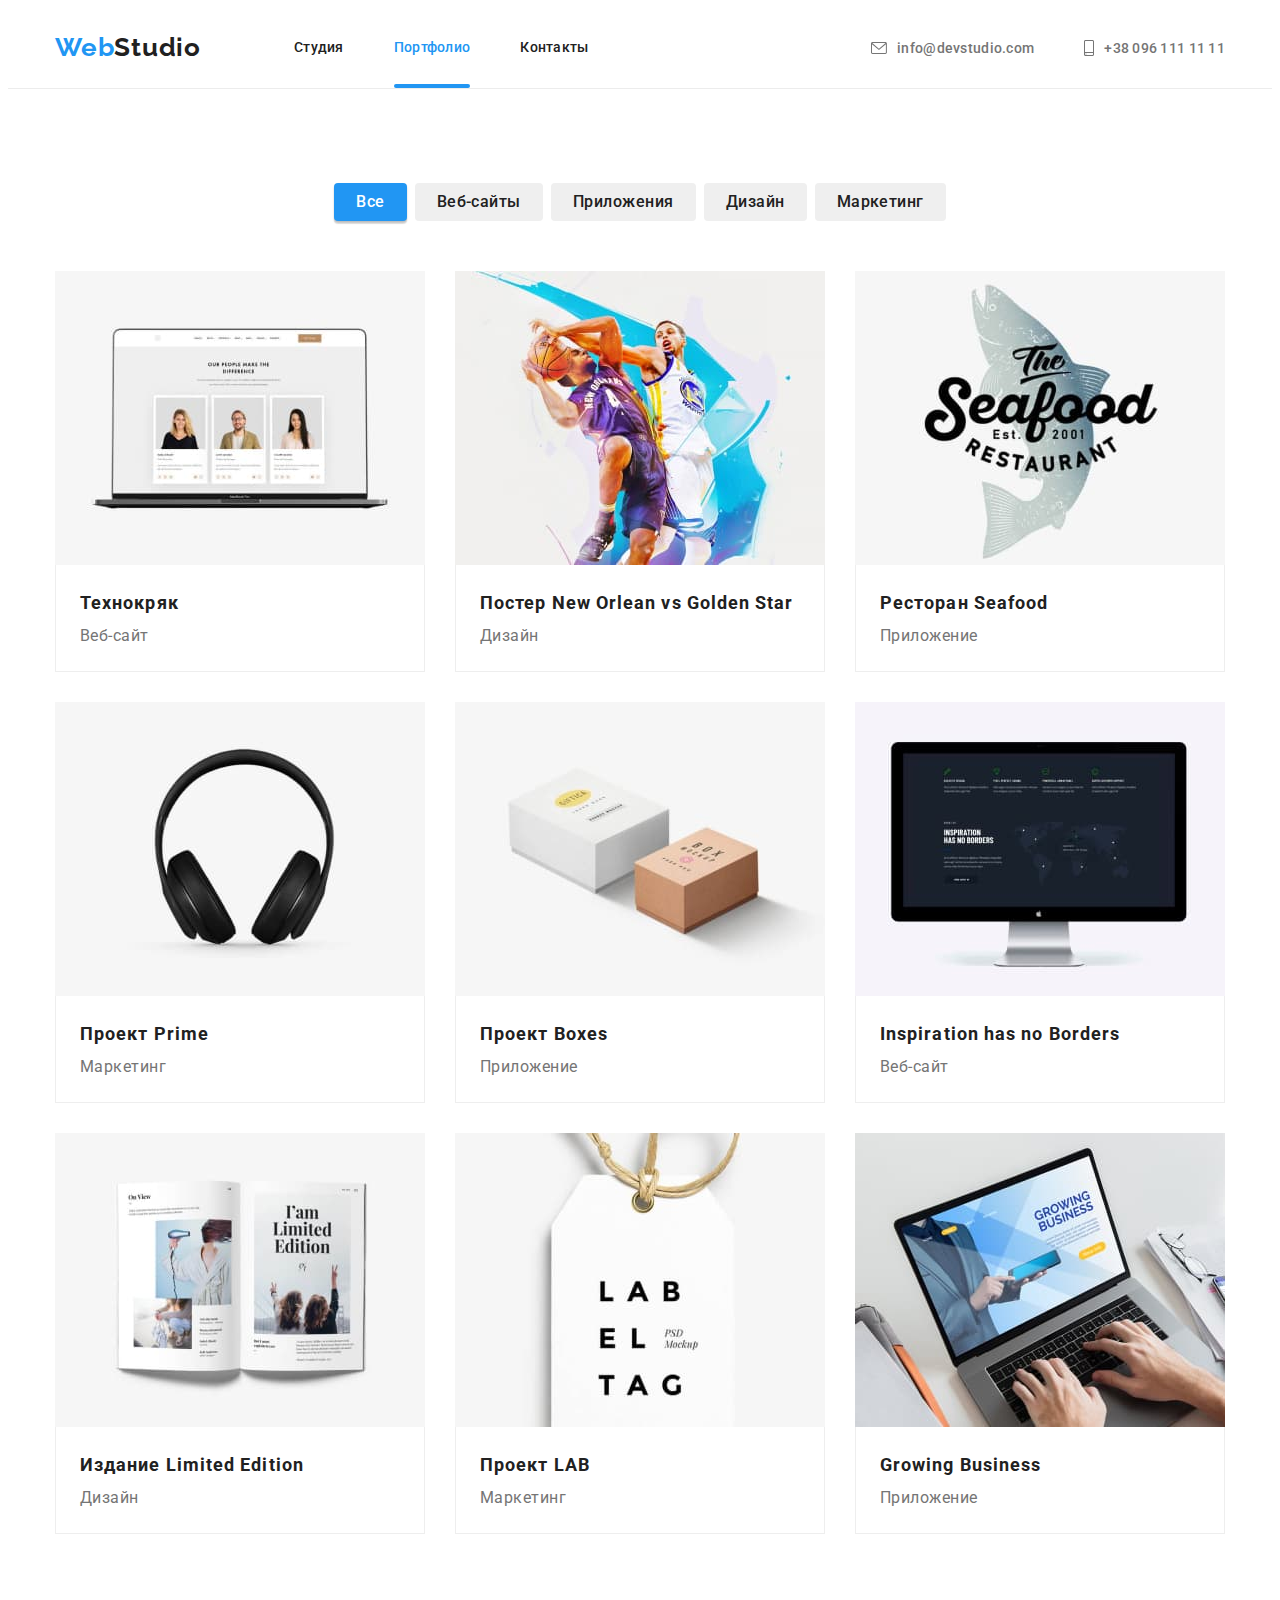
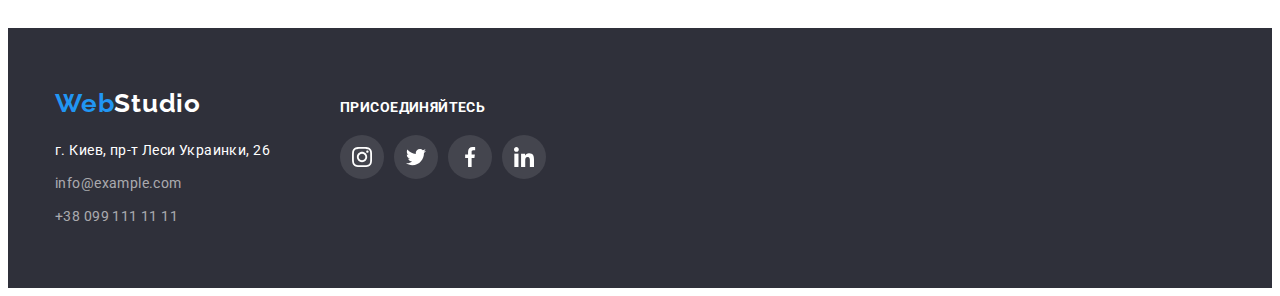
==== portfolio.html @ 3c05678a "scss" ====
<!DOCTYPE html>
<html lang="ru">

<head>
    <meta charset="UTF-8">
    <meta http-equiv="X-UA-Compatible" content="IE=edge">
    <meta name="viewport" content="width=device-width, initial-scale=1.0">
    <title>Portfolio</title>
    <link rel="preconnect" href="https://fonts.googleapis.com">
    <link rel="preconnect" href="https://fonts.gstatic.com" crossorigin>
    <link href="https://fonts.googleapis.com/css2?family=Raleway:wght@700&family=Roboto:wght@400;500;700;900&display=swap"
        rel="stylesheet">
    <link rel="stylesheet" href="node_modules/modern-normalize/modern-normalize.css">
    <link rel="stylesheet" href="./css/main.css" />
</head>

<body class="body">
    <header class="header">
        <div class="container">
            <nav class="navigation main-nav">
                <a class="logo-link" href="/">Web<span class="logo-link-one">Studio</span></a>
                <ul class="navigation-list">
                    <li class="navigation-item"><a href="./index.html" class="navigation-link">Студия</a></li>
                    <li class="navigation-item"><a href="./portfolio.html" class="navigation-link current">Портфолио</a><div class="active-page"></div></li>
                    <li class="navigation-item"><a href="" class="navigation-link">Контакты</a></li>
                </ul>

        <ul class="contacts-list">
            <li class="contacts-item"><a href="" class="contacts-link">
                    <svg class="contacts-icon" width="16" height="12">
                        <use href="./images/icons.svg#icon-envelope-hover"></use>
                    </svg>info@devstudio.com
                </a></li>
            <li class="contacts-item"><a href="" class="contacts-link">
                    <svg class="contacts-icon" width="10" height="16">
                        <use href="./images/icons.svg#icon-smartphone"></use>
                    </svg>+38 096 111 11 11
                </a></li>
        </ul>
        </nav>
        </div>
        </header>

    <main class="main">
        <section class="portfolio">
            <div class="container">
                <h2 class="portfolio-title visually-hidden">Portfolio</h2>
                <ul class="filter-list">
                    <li class="filter-item"><button class="filter-button current-button" type="button">Все</button></li>
                    <li class="filter-item"><button class="filter-button" type="button">Веб-сайты</button></li>
                    <li class="filter-item"><button class="filter-button" type="button">Приложения</button></li>
                    <li class="filter-item"><button class="filter-button" type="button">Дизайн</button></li>
                    <li class="filter-item"><button class="filter-button" type="button">Маркетинг</button></li>
                </ul>
                <ul class="projects-list">
                    <li class="project-item">
                        <a href="" class="project-item-link">
                            <div class="project-wrap">
                        <img src="./images/tehnokrjak.jpg" alt="Технокряк" width="370">
                        <p class="project-bottom-text">Технокряк это современная площадка распространения коронавируса. Компании используют эту
                            платформу для цифрового
                            шпионажа и атак на защищённые сервера конкурентов.</p>
                        </div>
                            <div class="project-content">
                            <h2 class="project-name">Технокряк</h2>
                            <p class="project-filter">Веб-сайт</p>
                            </div>
                        </a>
                    <li class="project-item">
                        <a href="" class="project-item-link">
                            <div class="project-wrap">
                        <img src="./images/poster_new_orlean_vs_golden_star.jpg"
                            alt="Постер New Orlean vs Golden Star" width="370">
                            <p class="project-bottom-text">Технокряк это современная площадка распространения коронавируса. Компании используют эту
                                платформу для цифрового
                                шпионажа и атак на защищённые сервера конкурентов.</p>
                                </div>
                        <div class="project-content">
                            <h2 class="project-name">Постер <span lang="en">New Orlean vs Golden Star</span></h2>
                            <p class="project-filter">Дизайн</p>
                        </div>
                        </a>
                    <li class="project-item">
                        <a href="" class="project-item-link">
                            <div class="project-wrap">
                        <img src="./images/restoran_seafood.jpg" alt="Ресторан Seafood"
                            width="370">
                            <p class="project-bottom-text">Технокряк это современная площадка распространения коронавируса. Компании используют эту
                                платформу для цифрового
                                шпионажа и атак на защищённые сервера конкурентов.</p>
                                </div>
                        <div class="project-content">
                            <h2 class="project-name">Ресторан <span lang="en">Seafood</span></h2>
                            <p class="project-filter">Приложение</p>
                        </div>
                        </a>
                    <li class="project-item">
                        <a href="" class="project-item-link">
                            <div class="project-wrap">
                        <img src="./images/project_prime.jpg" alt="Проект Prime" width="370">
                        <p class="project-bottom-text">Технокряк это современная площадка распространения коронавируса. Компании используют эту
                            платформу для цифрового
                            шпионажа и атак на защищённые сервера конкурентов.</p>
                            </div>
                        <div class="project-content">
                            <h2 class="project-name">Проект <span lang="en">Prime</span></h2>
                            <p class="project-filter">Маркетинг</p>
                        </div>
                        </a>
                    <li class="project-item">
                        <a href="" class="project-item-link">
                            <div class="project-wrap">
                            <img src="./images/project_boxes.jpg" alt="Проект Boxes" width="370">
                            <p class="project-bottom-text">Технокряк это современная площадка распространения коронавируса. Компании используют эту
                                платформу для цифрового
                                шпионажа и атак на защищённые сервера конкурентов.</p>
                                </div>
                        <div class="project-content">
                            <h2 class="project-name">Проект <span lang="en">Boxes</span></h2>
                            <p class="project-filter">Приложение</p>
                        </div>
                        </a>
                    <li class="project-item">
                        <a href="" class="project-item-link">
                            <div class="project-wrap">
                        <img src="./images/inspiration_has_no_borders.jpg"
                            alt="Inspiration has no Borders" width="370">
                            <p class="project-bottom-text">Технокряк это современная площадка распространения коронавируса. Компании используют эту
                                платформу для цифрового
                                шпионажа и атак на защищённые сервера конкурентов.</p>
                                </div>
                        <div class="project-content">
                            <h2 class="project-name">Inspiration has no Borders</h2>
                            <p class="project-filter">Веб-сайт</p>
                        </div>
                        </a>
                    <li class="project-item">
                        <a href="" class="project-item-link">
                            <div class="project-wrap">
                            <img src="./images/limited_edition.jpg" alt="Издание Limited Edition"
                            width="370">
                            <p class="project-bottom-text">Технокряк это современная площадка распространения коронавируса. Компании используют эту
                                платформу для цифрового
                                шпионажа и атак на защищённые сервера конкурентов.</p>
                                </div>
                        <div class="project-content">
                            <h2 class="project-name">Издание <span lang="en">Limited Edition</span></h2>
                            <p class="project-filter">Дизайн</p>
                        </div>
                        </a>
                    <li class="project-item">
                        <a href="" class="project-item-link">
                            <div class="project-wrap">
                            <img src="./images/project_lab.jpg" alt="Проект LAB" width="370">
                            <p class="project-bottom-text">Технокряк это современная площадка распространения коронавируса. Компании используют эту
                                платформу для цифрового
                                шпионажа и атак на защищённые сервера конкурентов.</p>
                                </div>
                        <div class="project-content">
                            <h2 class="project-name">Проект <span lang="en">LAB</span></h2>
                            <p class="project-filter">Маркетинг</p>
                        </div>
                        </a>
                    <li class="project-item">
                        <a href="" class="project-item-link">
                            <div class="project-wrap">
                            <img src="./images/growing_business.jpg" alt="Growing Business"
                            width="370">
                            <p class="project-bottom-text">Технокряк это современная площадка распространения коронавируса. Компании используют эту
                                платформу для цифрового
                                шпионажа и атак на защищённые сервера конкурентов.</p>
                                </div>
                        <div class="project-content">
                            <h2 class="project-name">Growing Business</h2>
                            <p class="project-filter">Приложение</p>
                        </div>
                        </a>
                </ul>
            </div>
        </section>
    </main>
<footer class="footer">
    <div class="footer-container container">
        <div class="footer-address">
            <a class="logo-link footer-logo" href="/">Web<span class="logo-link-two">Studio</span></a>
            <address>
                <ul class="footer-contacts-list">
                    <li class="footer-contacts-item">г. Киев, пр-т Леси Украинки, 26</li>
                    <li class="footer-contacts-item"><a href="mailto:info@example.com"
                            class="footer-contacts-link">info@example.com</a></li>
                    <li class="footer-contacts-item"><a href="tel:+380991111111" class="footer-contacts-link">+38 099 111 11 11</a>
                        </li>
                </ul>
            </address>
        </div>
        <div class="footer-join">
            <p class="join">присоединяйтесь</p>
            <ul class="join-list">
                <li class="join-item">
                    <a href="" class="join-social-link">
                        <svg class="join-social-icon" width="20" height="20">
                            <use href="./images/icons.svg#icon-instagram"></use>
                        </svg>
                    </a>
                </li>
                <li class="join-item">
                    <a href="" class="join-social-link">
                        <svg class="join-social-icon" width="20" height="20">
                            <use href="./images/icons.svg#icon-twitter"></use>
                        </svg>
                    </a>
                </li>
                <li class="join-item">
                    <a href="" class="join-social-link">
                        <svg class="join-social-icon" width="20" height="20">
                            <use href="./images/icons.svg#icon-facebook"></use>
                        </svg>
                    </a>
                </li>
                <li class="join-item">
                    <a href="" class="join-social-link">
                        <svg class="join-social-icon" width="20" height="20">
                            <use href="./images/icons.svg#icon-linkedin"></use>
                        </svg>
                    </a>
                </li>
            </ul>
        </div>
    </div>
</footer>
</body>

</html>
---- css/main.css ----
:root {
  --header-text-color: #212121;
  --main-text-color: #757575;
  --primary-title-color: #ffffff;
  --logo-two-color: #ffffff;
  --hero-title-color: #ffffff;
  --button-color: #ffffff;
  --accent-color: #2196f3;
  --title-color: #000000;
  --footer-link-color: rgba(255, 255, 255, 0.6);
  --footer-contacts-color: #ffffff;
  --hero-background-color: #2f303a;
  --focus-button-color: #188ce8;
  --border-color: #ececec;
  --focus-icon-color: #afb1b8;
  --project-content: #eeeeee;
  --duration: 250ms;
  --cubic: cubic-bezier(0.4, 0, 0.2, 1);
  --modal-color: #ffffff;
  --team-background-color: #f5f4fa;
}

* {
  box-sizing: border-box;
}

p,
h1,
h2,
h3,
h4,
h5,
h6 {
  margin: 0;
}

ul {
  margin: 0;
  padding: 0;
}

img {
  display: block;
}

.body {
  font-family: 'Roboto', sans-serif;
  color: var(--header-text-color);
  background: var(--primary-title-color);
}

.navigation-list,
.features-list,
.team-list,
.work-list,
.footer-contacts-list,
.filter-list,
.projects-list,
.contacts-list,
.team-social-list,
.customers-item,
.join-item {
  list-style: none;
  text-decoration: none;
}

.visually-hidden {
  position: absolute;
  clip: rect(0 0 0 0);
  width: 1px;
  height: 1px;
  margin: -1px;
}

.container {
  width: 1200px;
  padding-left: 15px;
  padding-right: 15px;
  margin: 0 auto;
  justify-content: space-between;
}

.section {
  padding-bottom: 94px;
  padding-top: 94px;
}

button {
  cursor: pointer;
}

.backdrop {
  width: 100vw;
  height: 100vh;
  background-color: rgba(0, 0, 0, 0.2);
  position: fixed;
  top: 0;
  transition: opacity var(--duration), visibility var(--duration), pointer-events var(--duration);
}

.backdrop.is-hidden .modal {
  transform: rotate(150deg);
}

.modal {
  width: 528px;
  height: 581px;
  background-color: var(--modal-color);
  box-shadow: 0px 1px 3px rgba(0, 0, 0, 0.12), 0px 1px 1px rgba(0, 0, 0, 0.14), 0px 2px 1px rgba(0, 0, 0, 0.2);
  border-radius: 4px;
  position: absolute;
  top: 50%;
  left: 50%;
  transform: translate(-50%, -50%);
  transition: transform var(--duration);
  padding: 40px 39px 40px 41px;
}

.modal-title {
  font-weight: bold;
  font-size: 20px;
  line-height: 1.15;
  text-align: center;
  letter-spacing: 0.03em;
  color: var(--header-text-color);
  margin-bottom: 12px;
}

.modal-input-wrap {
  position: relative;
}

.form {
  display: inline-block;
}

.form-field {
  margin-bottom: 10px;
}

.modal-input {
  width: 100%;
  height: 40px;
  border: 1px solid rgba(33, 33, 33, 0.2);
  border-radius: 4px;
  padding-left: 42px;
  font-size: 14px;
  transition-property: border-color, fill;
  transition-duration: var(--duration);
  transition-timing-function: var(--cubic);
  /* margin-bottom: 10px; */
}

.modal-input:focus {
  border-color: var(--accent-color);
}

.modal-input:focus + .modal-icon {
  fill: var(--accent-color);
}

.modal-icon {
  position: absolute;
  left: 12px;
  top: 50%;
  transform: translateY(-50%);
}

.btn-modal-icon {
  color: var(--title-color);
}

.btn-modal-icon:hover,
.btn-modal-icon:focus {
  color: var(--accent-color);
}

.btn-modal {
  width: 30px;
  height: 30px;
  background-color: var(--modal-color);
  border: 1px solid rgba(0, 0, 0, 0.1);
  box-sizing: border-box;
  border-radius: 50%;
  position: absolute;
  right: 8px;
  top: 8px;
  color: var(--title-color);
  justify-content: center;
  align-items: center;
  display: flex;
}

.btn-modal:hover,
.btn-modal:focus {
  color: var(--accent-color);
}

.modal-label {
  font-size: 12px;
  line-height: 1.17;
  letter-spacing: 0.01em;
  margin-bottom: 4px;
  color: var(--main-text-color);
  display: block;
}

.modal-text {
  width: 100%;
  height: 120px;
  font-size: 14px;
  line-height: 1.15;
  letter-spacing: 0.01em;
  color: rgba(117, 117, 117, 0.5);
  border: 1px solid rgba(33, 33, 33, 0.2);
  box-sizing: border-box;
  border-radius: 4px;
  padding: 12px 16px;
  resize: none;
  transition-property: border-color;
  transition-duration: var(--duration);
  transition-timing-function: var(--cubic);
}

.modal-text:focus {
  border-color: var(--accent-color);
}

.form-user-text {
  margin-bottom: 20px;
}

.form-modal-check {
  margin-bottom: 30px;
}

.modal-check-text {
  font-size: 14px;
  line-height: 1.71;
  letter-spacing: 0.03em;
  color: var(--main-text-color);
  display: flex;
  align-items: center;
  justify-content: center;
}

.modal-check-text::before {
  content: '';
  width: 12px;
  height: 11px;
  border: 2px solid var(--header-text-color);
  border-radius: 2px;
  display: block;
  margin-right: 7px;
  cursor: pointer;
}

.modal-check:focus + .modal-check-text::before {
  border-color: var(--accent-color);
}

.modal-check:checked + .modal-check-text::before {
  background-image: url(../images/iconcheck.svg);
  background-origin: border-box;
  background-size: contain;
  border-color: var(--accent-color);
}

.modal-document {
  color: var(--accent-color);
  margin-left: 3px;
}

.btn-modal-submit {
  width: 200px;
  height: 50px;
  font-weight: bold;
  font-size: 16px;
  line-height: 1.87;
  display: flex;
  align-items: center;
  text-align: center;
  letter-spacing: 0.06em;
  color: var(--button-color);
  background-color: var(--accent-color);
  box-shadow: 0px 4px 4px rgba(0, 0, 0, 0.15);
  border-radius: 4px;
  border: none;
  margin: auto;
  padding: 10px 55px 10px 56px;
  transition-property: background-color;
  transition-duration: var(--duration);
  transition-timing-function: var(--cubic);
}

.btn-modal-submit:focus {
  background-color: var(--focus-button-color);
}

.is-hidden {
  opacity: 0;
  pointer-events: none;
  visibility: hidden;
}

.header {
  border-bottom: 1px solid var(--border-color);
}

.main-nav {
  display: flex;
  align-items: center;
}

.navigation-list {
  display: flex;
}

.navigation-item {
  display: block;
}

.navigation-item:not(:last-child) {
  margin-right: 50px;
}

.logo-link {
  padding-top: 24px;
  padding-bottom: 25px;
  margin-bottom: 0;
  margin-right: 93px;
  font-family: 'Raleway';
  font-style: normal;
  font-weight: bold;
  font-size: 26px;
  line-height: 1.19;
  letter-spacing: 0.03em;
  color: var(--accent-color);
  text-decoration: none;
}

.logo-link-one {
  color: var(--header-text-color);
}

.logo-link-two {
  color: var(--logo-two-color);
}

.navigation-link {
  padding-top: 32px;
  padding-bottom: 32px;
  display: block;
  position: relative;
  font-weight: 500;
  font-size: 14px;
  line-height: 1.14;
  letter-spacing: 0.02em;
  color: var(--header-text-color);
  text-decoration: none;
  transition-property: color;
  transition-duration: var(--duration);
  transition-timing-function: var(--cubic);
}

.current::after {
  content: '';
  position: absolute;
  left: 0;
  bottom: 0;
  display: block;
  width: 100%;
  height: 4px;
  background-color: var(--accent-color);
  border-radius: 2px;
}

.contacts-list {
  display: flex;
  margin-left: auto;
}

.contacts-item + .contacts-item {
  margin-left: 50px;
}

.contacts-link {
  padding-top: 32px;
  padding-bottom: 32px;
  font-weight: 500;
  font-size: 14px;
  line-height: 1.15;
  letter-spacing: 0.02em;
  text-decoration: none;
  display: flex;
  align-items: center;
  justify-content: center;
  fill: currentColor;
  color: var(--main-text-color);
  transition-property: color;
  transition-duration: var(--duration);
  transition-timing-function: var(--cubic);
}

.navigation-link:hover,
.navigation-link:focus,
.current,
.contacts-link:hover,
.contacts-link:focus {
  color: var(--accent-color);
}

.contacts-list {
  display: flex;
  justify-content: space-between;
  align-items: center;
}

.contacts-item {
  display: flex;
  justify-content: center;
  align-items: center;
}

.contacts-icon {
  justify-content: center;
  align-items: center;
  fill: currentColor;
  margin-right: 10px;
  transition-property: fill;
  transition-duration: var(--duration);
  transition-timing-function: var(--cubic);
}

.contacts-link:hover,
.contacts-icon:focus {
  fill: var(--accent-color);
}

.hero {
  max-width: 1600px;
  margin: 0 auto;
  background: var(--hero-background-color);
  text-align: center;
  padding-top: 200px;
  padding-bottom: 200px;
  background-image: linear-gradient(rgba(47, 48, 58, 0.4), rgba(47, 48, 58, 0.4)), url(../images/people.jpg);
  background-repeat: no-repeat;
  background-position: center;
  background-size: cover;
  flex-grow: 1;
}

.hero-title {
  font-weight: 900;
  font-size: 44px;
  line-height: 1.36;
  text-align: center;
  letter-spacing: 0.06em;
  text-transform: uppercase;
  margin-bottom: 30px;
  color: var(--hero-title-color);
}

.hero-button {
  font-family: inherit;
  font-weight: bold;
  font-size: 16px;
  line-height: 1.87;
  display: flex;
  align-items: center;
  text-align: center;
  letter-spacing: 0.06em;
  color: var(--button-color);
  background: var(--accent-color);
  cursor: pointer;
  border: none;
  border-radius: 4px;
  margin: auto;
  padding: 10px 32px;
  transition-property: background-color;
  transition-duration: var(--duration);
  transition-timing-function: var(--cubic);
}

.hero-button:hover,
.hero-button:focus {
  background-color: var(--focus-button-color);
}

.our-works {
  padding-top: 0;
}

.features {
  background: var(--primary-title-color);
}

.features-item {
  font-weight: bold;
  font-size: 14px;
  line-height: 1.14;
  letter-spacing: 0.03em;
  text-transform: uppercase;
  flex-basis: calc((100% -3 * 30px) / 4);
}

.features-item:not(:last-child) {
  margin-right: 30px;
}

.features-list {
  display: flex;
  justify-content: space-between;
  font-weight: bold;
  font-size: 14px;
  line-height: 1.14;
  letter-spacing: 0.03em;
  color: var(--header-text-color);
}

.features-item::before {
  display: block;
  content: '';
  height: 120px;
  margin-bottom: 30px;
  background: var(--team-background-color);
  border-radius: 4px;
  background-size: auto;
  background-position: center;
  background-repeat: no-repeat;
  background-color: var(--team-background-color);
}

.features-item.icon-antenna::before {
  background-image: url(../images/antenna.svg);
}

.features-item.icon-clock::before {
  background-image: url(../images/clock.svg);
}

.features-item.icon-diagram::before {
  background-image: url(../images/diagram.svg);
}

.features-item.icon-astronaut::before {
  background-image: url(../images/astronaut.svg);
}

.features-text {
  font-family: Roboto;
  font-style: normal;
  font-weight: normal;
  font-size: 14px;
  line-height: 1.71;
  letter-spacing: 0.03em;
  text-transform: none;
  color: var(--main-text-color);
}

.features-title {
  margin-bottom: 10px;
}

.work {
  font-weight: bold;
  font-size: 36px;
  line-height: 1.16;
  text-align: center;
  letter-spacing: 0.03em;
  color: var(--header-text-color);
  margin-bottom: 50px;
}

.work-list {
  display: flex;
}

.work-foto {
  display: flex;
  width: 370px;
}

.work-foto:not(:last-child) {
  margin-right: 30px;
}

.work-wrap {
  position: relative;
}

.work-title {
  position: absolute;
  bottom: 0;
  left: 0;
  font-weight: bold;
  font-size: 14px;
  line-height: 1.15;
  text-align: center;
  letter-spacing: 0.03em;
  text-transform: uppercase;
  color: var(--primary-title-color);
  background-color: rgba(47, 48, 58, 0.8);
  height: 70px;
  width: 100%;
  display: flex;
  justify-content: center;
  align-items: center;
}

.team {
  background-color: var(--team-background-color);
}

.team-content {
  padding: 30px 32px;
  text-align: center;
}

.team-title {
  font-weight: bold;
  font-size: 36px;
  line-height: 1.16;
  text-align: center;
  letter-spacing: 0.03em;
  color: var(--header-text-color);
  margin-bottom: 50px;
}

.team-list {
  border-radius: 0px;
  display: flex;
}

.team-item {
  width: 270px;
  box-shadow: 0px 1px 3px rgba(0, 0, 0, 0.12), 0px 1px 1px rgba(0, 0, 0, 0.14), 0px 2px 1px rgba(0, 0, 0, 0.2);
  border-radius: 0px 0px 4px 4px;
  background-color: var(--primary-title-color);
}

.team-item:not(:last-child) {
  margin-right: 30px;
}

.team-name {
  margin-bottom: 10px;
  font-weight: 500;
  font-size: 16px;
  line-height: 1.19;
  text-align: center;
  letter-spacing: 0.03em;
  color: var(--header-text-color);
}

.team-profession {
  font-size: 16px;
  line-height: 1.19;
  text-align: center;
  letter-spacing: 0.03em;
  color: var(--main-text-color);
  margin-bottom: 16px;
}

.team-social-list {
  display: flex;
  justify-content: center;
}

.team-social-link {
  width: 44px;
  height: 44px;
  border-radius: 50%;
  display: flex;
  align-items: center;
  justify-content: center;
  color: var(--focus-icon-color);
  transition-property: color, background-color;
  transition-duration: var(--duration);
  transition-timing-function: var(--cubic);
}

.team-social-icon {
  fill: currentColor;
}

.team-social-link:hover,
.team-social-link:focus {
  background-color: var(--accent-color);
  color: var(--footer-contacts-color);
  outline: none;
}

.team-social-item + .team-social-item {
  margin-left: 10px;
}

.customers-title {
  font-weight: bold;
  font-size: 36px;
  line-height: 1.17;
  text-align: center;
  letter-spacing: 0.03em;
  color: var(--header-text-color);
  margin-bottom: 50px;
}

.customers-list {
  display: flex;
  justify-content: space-between;
  align-items: center;
}

.customers-item {
  display: flex;
  justify-content: center;
  align-items: center;
}

.customers-link {
  width: 170px;
  height: 92px;
  display: flex;
  align-items: center;
  justify-content: center;
  border: 1px solid var(--focus-icon-color);
  box-sizing: border-box;
  border-radius: 4px;
  outline: none;
  color: var(--focus-icon-color);
  transition-property: color, border;
  transition-duration: var(--duration);
  transition-timing-function: var(--cubic);
}

.customers-icon {
  fill: currentColor;
}

.customers-icon:hover,
.customers-icon:focus {
  fill: var(--accent-color);
}

.customers-link:hover,
.customers-link:focus {
  color: var(--accent-color);
  border: 1px solid var(--accent-color);
}

.footer {
  background-color: var(--hero-background-color);
  padding-top: 60px;
  padding-bottom: 60px;
}

.footer-container {
  display: flex;
  align-items: baseline;
  justify-content: start;
}

.footer-address {
  margin-right: 70px;
}

.logo-link.footer-logo {
  display: inline-block;
  padding: 0;
  margin-bottom: 20px;
  margin-right: 0;
}

.footer-contacts-list {
  font-weight: normal;
  font-size: 14px;
  line-height: 1.71;
  letter-spacing: 0.03em;
  color: var(--footer-contacts-color);
}

.footer-contacts-link {
  font-weight: normal;
  font-size: 14px;
  line-height: 1.71;
  letter-spacing: 0.03em;
  color: var(--footer-link-color);
  text-decoration: none;
  transition-property: color;
  transition-duration: var(--duration);
  transition-timing-function: var(--cubic);
}

.footer-contacts-link:hover,
.footer-contacts-link:focus {
  color: var(--accent-color);
}

.footer-contacts-item {
  font-style: normal;
  font-weight: normal;
  font-size: 14px;
  line-height: 1.71;
  letter-spacing: 0.03em;
  text-decoration: none;
  margin-top: 9px;
  display: block;
}

.footer-contacts-item:first-child {
  margin-top: 0;
}

.join {
  font-weight: bold;
  font-size: 14px;
  line-height: 1.15;
  letter-spacing: 0.03em;
  text-transform: uppercase;
  color: var(--footer-contacts-color);
  margin-bottom: 20px;
}

.footer-join {
  color: var(--footer-contacts-color);
  margin-right: auto;
}

.join-item {
  background-color: rgba(255, 255, 255, 0.1);
  width: 44px;
  height: 44px;
  display: flex;
  border-radius: 50%;
}

.join-list {
  display: flex;
  justify-content: center;
}

.join-social-link {
  width: 44px;
  height: 44px;
  border-radius: 50%;
  display: flex;
  align-items: center;
  justify-content: center;
  color: var(--footer-contacts-color);
  transition-property: background-color;
  transition-duration: var(--duration);
  transition-timing-function: var(--cubic);
}

.join-social-icon {
  fill: currentColor;
}

.join-social-link:hover,
.join-social-link:focus {
  background-color: var(--accent-color);
  outline: none;
}

.join-item + .join-item {
  margin-left: 10px;
}

.mailing-list-title {
  font-weight: bold;
  font-size: 14px;
  line-height: 1.14;
  letter-spacing: 0.03em;
  text-transform: uppercase;
  margin-bottom: 20px;
  color: var(--hero-title-color);
}

.form-email input {
  width: 358px;
  height: 50px;
  font-size: 16px;
  line-height: 1.25;
  align-items: center;
  letter-spacing: 0.03em;
  padding-left: 16px;
  margin-right: 12px;
  color: var(--footer-link-color);
  background-color: var(--hero-background-color);
  border: 1px solid rgba(255, 255, 255, 0.3);
  box-sizing: border-box;
  filter: drop-shadow(0px 4px 4px rgba(0, 0, 0, 0.15));
  border-radius: 4px;
}

.btn-mailing {
  width: 200px;
  height: 50px;
  display: inline-flex;
  font-weight: bold;
  font-size: 16px;
  line-height: 1.87;
  align-items: center;
  text-align: center;
  letter-spacing: 0.06em;
  background-color: var(--accent-color);
  border: 1px solid rgba(255, 255, 255, 0.3);
  box-shadow: 0px 4px 4px rgba(0, 0, 0, 0.15);
  border-radius: 4px;
  color: var(--button-color);
  background-size: contain;
  padding-left: 29px;
  padding-right: 28px;
  padding-top: 10px;
  padding-bottom: 10px;
  transition-property: background-color;
  transition-duration: var(--duration);
  transition-timing-function: var(--cubic);
}

.btn-mailing:focus {
  background-color: var(--focus-button-color);
}

.icon-send {
  margin-left: 10px;
}

.portfolio {
  padding-top: 94px;
  padding-bottom: 94px;
  margin: 0;
}

.filter-list {
  display: flex;
  justify-content: center;
  margin-bottom: 50px;
}

.filter-button {
  display: flex;
  padding: 6px 22px;
  font-family: inherit;
  font-weight: 500;
  font-size: 16px;
  line-height: 1.62;
  text-align: center;
  letter-spacing: 0.03em;
  color: var(--header-text-color);
  border: none;
  border-radius: 4px;
  outline: none;
  transition-property: color, background-color, box-shadow;
  transition-duration: var(--duration);
  transition-timing-function: var(--cubic);
}

.filter-button:hover,
.filter-button:focus,
.current-button {
  color: var(--button-color);
  background-color: var(--accent-color);
  box-shadow: 0px 3px 1px rgba(0, 0, 0, 0.1), 0px 1px 2px rgba(0, 0, 0, 0.08), 0px 2px 2px rgba(0, 0, 0, 0.12);
}

.filter-item {
  margin-right: 8px;
  transition-property: background-color, box-shadow;
  transition-duration: var(--duration);
  transition-timing-function: var(--cubic);
}

.filter-item:last-child {
  margin-right: 0;
}

.filter-item:hover,
.filter-item:focus {
  background-color: var(--accent-color);
  box-shadow: 0px 3px 1px rgba(0, 0, 0, 0.1), 0px 1px 2px rgba(0, 0, 0, 0.08), 0px 2px 2px rgba(0, 0, 0, 0.12);
}

.project-content {
  padding: 20px 24px;
  border: 1px solid var(--project-content);
  box-sizing: border-box;
  border-top: 0;
}

.project-name {
  font-weight: bold;
  font-size: 18px;
  line-height: 2;
  letter-spacing: 0.06em;
  color: var(--header-text-color);
}

.project-filter {
  font-weight: normal;
  font-size: 16px;
  line-height: 1.87;
  letter-spacing: 0.03em;
  color: var(--main-text-color);
}

.projects-list {
  display: flex;
  flex-wrap: wrap;
}

.project-item {
  margin-bottom: 30px;
  margin-right: 30px;
  width: 370px;
  background: var(--primary-title-color);
  position: relative;
}

.project-item:nth-child(3n) {
  margin-right: 0;
}

.project-item:nth-last-child(-n + 3) {
  margin-bottom: 0;
}

.project-item-link {
  text-decoration: none;
  transition-property: box-shadow;
  transition-duration: var(--duration);
  transition-timing-function: var(--cubic);
  outline: none;
}

.project-item-link:hover,
.project-item-link:focus {
  display: block;
  border: 1px solid var(--project-content);
  box-sizing: border-box;
  box-shadow: 0px 1px 1px rgba(0, 0, 0, 0.12), 0px 4px 4px rgba(0, 0, 0, 0.06), 1px 4px 6px rgba(0, 0, 0, 0.16);
}

.project-item-link:hover .project-bottom-text {
  transform: translateY(0);
}

.project-item-link:focus .project-bottom-text {
  transform: translateY(0);
}

.project-wrap {
  position: relative;
  overflow: hidden;
}

.project-bottom-text {
  position: absolute;
  top: 0;
  left: 0;
  font-size: 18px;
  line-height: 1.56;
  letter-spacing: 0.03em;
  padding: 63px 24px;
  color: var(--primary-title-color);
  background-color: rgba(33, 150, 243, 0.9);
  height: 100%;
  transform: translateY(101%);
  transition: transform var(--duration) var(--cubic);
}
/*# sourceMappingURL=main.css.map */
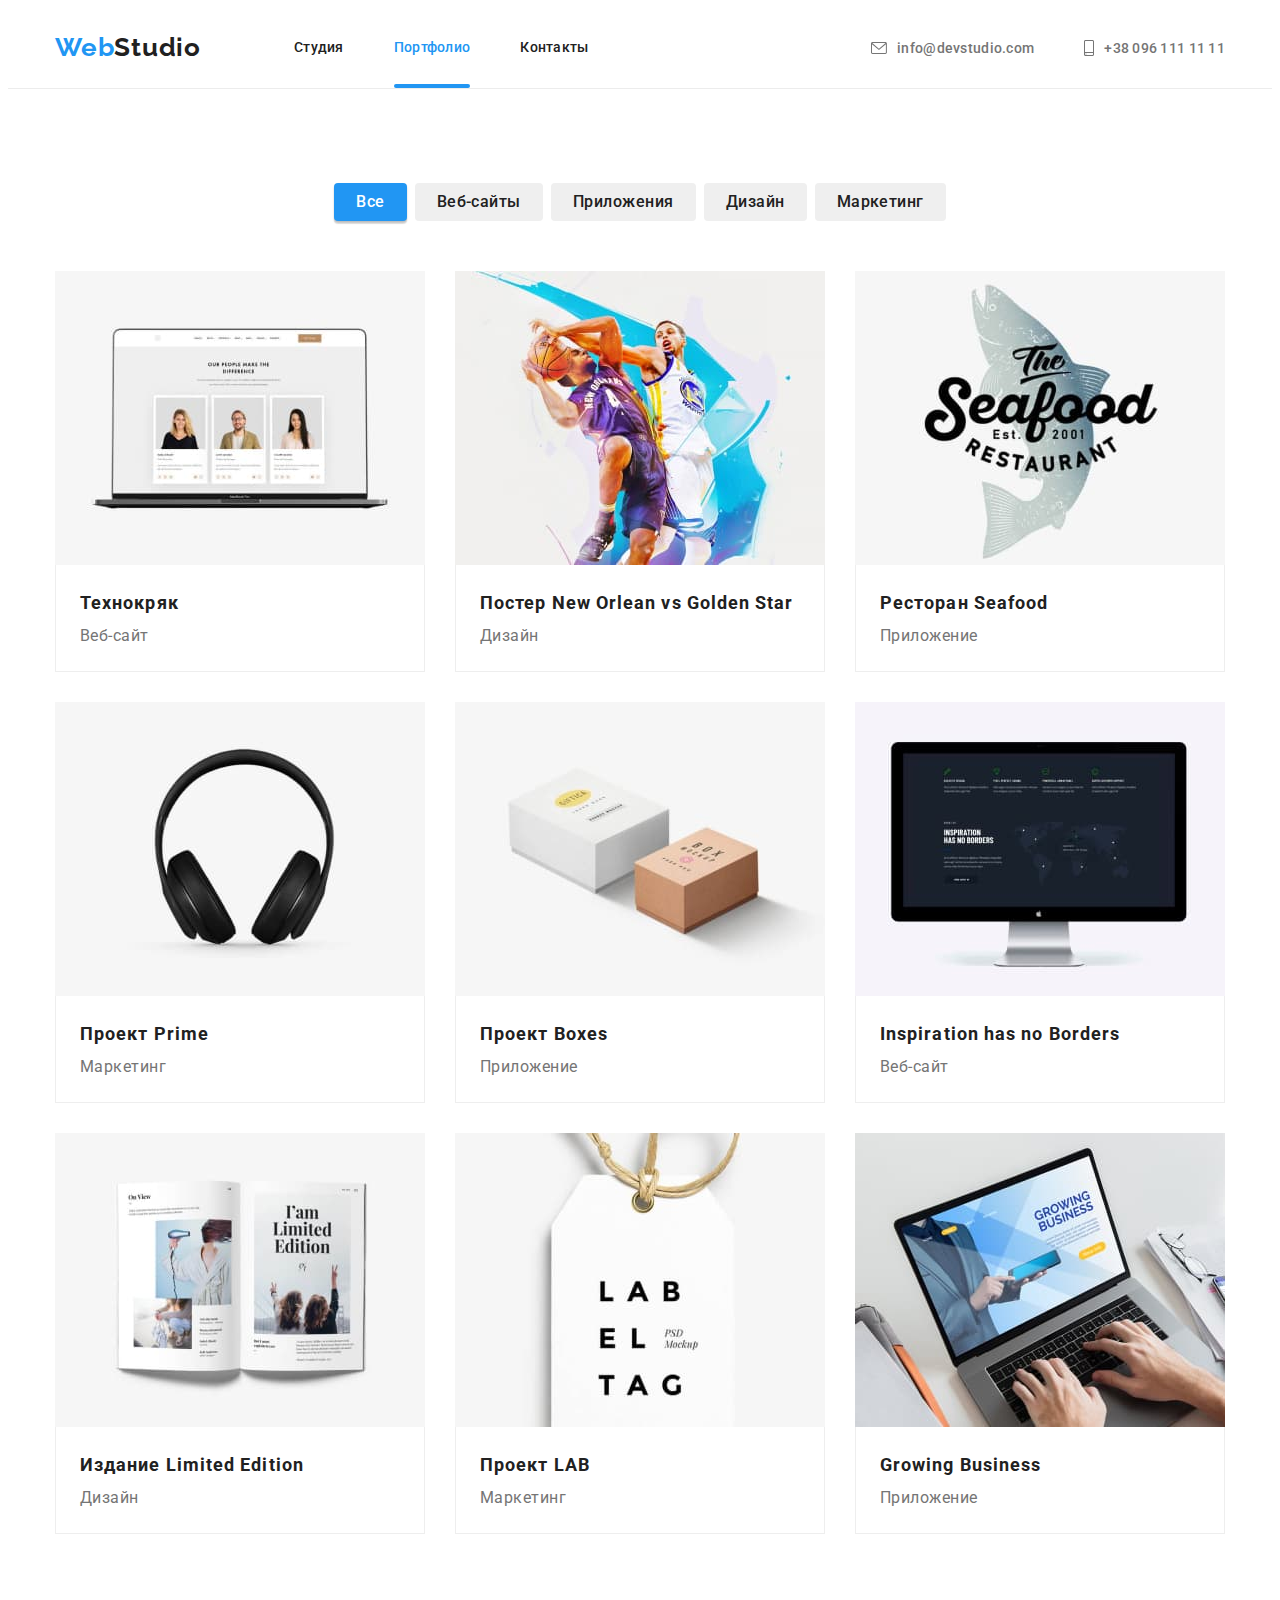
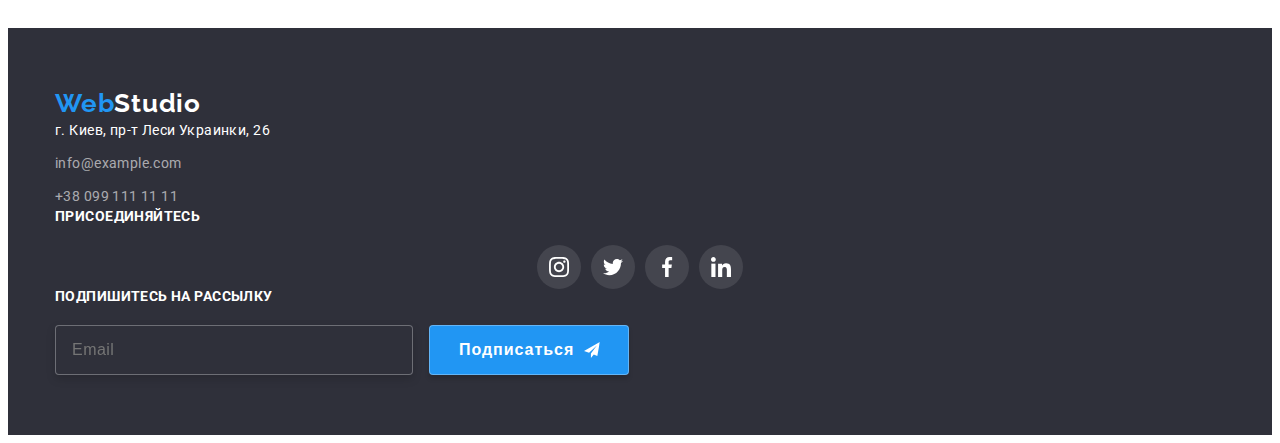
==== commit 6b618f2a: "BEM" ====
--- a/portfolio.html
+++ b/portfolio.html
@@ -19,20 +19,20 @@
         <div class="container">
             <nav class="navigation main-nav">
                 <a class="logo-link" href="/">Web<span class="logo-link-one">Studio</span></a>
-                <ul class="navigation-list">
-                    <li class="navigation-item"><a href="./index.html" class="navigation-link">Студия</a></li>
-                    <li class="navigation-item"><a href="./portfolio.html" class="navigation-link current">Портфолио</a><div class="active-page"></div></li>
-                    <li class="navigation-item"><a href="" class="navigation-link">Контакты</a></li>
-                </ul>
-
-        <ul class="contacts-list">
-            <li class="contacts-item"><a href="" class="contacts-link">
-                    <svg class="contacts-icon" width="16" height="12">
+                <ul class="navigation__list">
+                    <li class="navigation__item"><a href="./index.html" class="navigation__link">Студия</a></li>
+                    <li class="navigation__item"><a href="./portfolio.html" class="navigation__link current">Портфолио</a><div class="active-page"></div></li>
+                    <li class="navigation__item"><a href="" class="navigation__link">Контакты</a></li>
+                </ul>
+
+        <ul class="contacts">
+            <li class="contacts__item"><a href="" class="contacts__link">
+                    <svg class="contacts__icon" width="16" height="12">
                         <use href="./images/icons.svg#icon-envelope-hover"></use>
                     </svg>info@devstudio.com
                 </a></li>
-            <li class="contacts-item"><a href="" class="contacts-link">
-                    <svg class="contacts-icon" width="10" height="16">
+            <li class="contacts__item"><a href="" class="contacts__link">
+                    <svg class="contacts__icon" width="10" height="16">
                         <use href="./images/icons.svg#icon-smartphone"></use>
                     </svg>+38 096 111 11 11
                 </a></li>
@@ -188,8 +188,8 @@
                     <li class="footer-contacts-item">г. Киев, пр-т Леси Украинки, 26</li>
                     <li class="footer-contacts-item"><a href="mailto:info@example.com"
                             class="footer-contacts-link">info@example.com</a></li>
-                    <li class="footer-contacts-item"><a href="tel:+380991111111" class="footer-contacts-link">+38 099 111 11 11</a>
-                        </li>
+                    <li class="footer-contacts-item"><a href="tel:+380991111111" class="footer-contacts-link">+38 099
+                            111 11 11</a></li>
                 </ul>
             </address>
         </div>
@@ -226,6 +226,19 @@
                 </li>
             </ul>
         </div>
+        <div class="mailing-list">
+            <p class="mailing-list-title">Подпишитесь на рассылку</p>
+            <form class="form">
+                <label class="form-email">
+                    <input type="email" name="email" class="form-email" placeholder="Email">
+                </label>
+                <button type="submit" class="btn-mailing">Подписаться
+                    <svg class="icon-send" width="24px" height="24px">
+                        <use href="./images/iconsend.svg#icon-icon-send"></use>
+                    </svg>
+                </button>
+            </form>
+        </div>
     </div>
 </footer>
 </body>
--- a/css/main.css
+++ b/css/main.css
@@ -49,16 +49,16 @@
   background: var(--primary-title-color);
 }
 
-.navigation-list,
-.features-list,
-.team-list,
-.work-list,
+.navigation__list,
+.features__list,
+.team__list,
+.work__list,
 .footer-contacts-list,
 .filter-list,
 .projects-list,
-.contacts-list,
+.contacts,
 .team-social-list,
-.customers-item,
+.customers__item,
 .join-item {
   list-style: none;
   text-decoration: none;
@@ -130,6 +130,36 @@
   position: relative;
 }
 
+.modal-label {
+  font-size: 12px;
+  line-height: 1.17;
+  letter-spacing: 0.01em;
+  margin-bottom: 4px;
+  color: var(--main-text-color);
+  display: block;
+}
+
+.modal-text {
+  width: 100%;
+  height: 120px;
+  font-size: 14px;
+  line-height: 1.15;
+  letter-spacing: 0.01em;
+  color: rgba(117, 117, 117, 0.5);
+  border: 1px solid rgba(33, 33, 33, 0.2);
+  box-sizing: border-box;
+  border-radius: 4px;
+  padding: 12px 16px;
+  resize: none;
+  transition-property: border-color;
+  transition-duration: var(--duration);
+  transition-timing-function: var(--cubic);
+}
+
+.modal-text:focus {
+  border-color: var(--accent-color);
+}
+
 .form {
   display: inline-block;
 }
@@ -148,15 +178,10 @@
   transition-property: border-color, fill;
   transition-duration: var(--duration);
   transition-timing-function: var(--cubic);
-  /* margin-bottom: 10px; */
 }
 
 .modal-input:focus {
   border-color: var(--accent-color);
-}
-
-.modal-input:focus + .modal-icon {
-  fill: var(--accent-color);
 }
 
 .modal-icon {
@@ -166,12 +191,15 @@
   transform: translateY(-50%);
 }
 
+.modal-input:focus + .modal-icon {
+  fill: var(--accent-color);
+}
+
 .btn-modal-icon {
   color: var(--title-color);
 }
 
-.btn-modal-icon:hover,
-.btn-modal-icon:focus {
+.btn-modal-icon:hover, .btn-modal-icon:focus {
   color: var(--accent-color);
 }
 
@@ -191,39 +219,8 @@
   display: flex;
 }
 
-.btn-modal:hover,
-.btn-modal:focus {
+.btn-modal:hover, .btn-modal:focus {
   color: var(--accent-color);
-}
-
-.modal-label {
-  font-size: 12px;
-  line-height: 1.17;
-  letter-spacing: 0.01em;
-  margin-bottom: 4px;
-  color: var(--main-text-color);
-  display: block;
-}
-
-.modal-text {
-  width: 100%;
-  height: 120px;
-  font-size: 14px;
-  line-height: 1.15;
-  letter-spacing: 0.01em;
-  color: rgba(117, 117, 117, 0.5);
-  border: 1px solid rgba(33, 33, 33, 0.2);
-  box-sizing: border-box;
-  border-radius: 4px;
-  padding: 12px 16px;
-  resize: none;
-  transition-property: border-color;
-  transition-duration: var(--duration);
-  transition-timing-function: var(--cubic);
-}
-
-.modal-text:focus {
-  border-color: var(--accent-color);
 }
 
 .form-user-text {
@@ -312,15 +309,15 @@
   align-items: center;
 }
 
-.navigation-list {
-  display: flex;
-}
-
-.navigation-item {
+.navigation__list {
+  display: flex;
+}
+
+.navigation__item {
   display: block;
 }
 
-.navigation-item:not(:last-child) {
+.navigation__item:not(:last-child) {
   margin-right: 50px;
 }
 
@@ -347,7 +344,7 @@
   color: var(--logo-two-color);
 }
 
-.navigation-link {
+.navigation__link {
   padding-top: 32px;
   padding-bottom: 32px;
   display: block;
@@ -361,6 +358,14 @@
   transition-property: color;
   transition-duration: var(--duration);
   transition-timing-function: var(--cubic);
+}
+
+.navigation__link:hover, .navigation__link:focus {
+  color: var(--accent-color);
+}
+
+.current {
+  color: var(--accent-color);
 }
 
 .current::after {
@@ -375,16 +380,14 @@
   border-radius: 2px;
 }
 
-.contacts-list {
+.contacts {
   display: flex;
   margin-left: auto;
-}
-
-.contacts-item + .contacts-item {
-  margin-left: 50px;
-}
-
-.contacts-link {
+  justify-content: space-between;
+  align-items: center;
+}
+
+.contacts__link {
   padding-top: 32px;
   padding-bottom: 32px;
   font-weight: 500;
@@ -402,27 +405,21 @@
   transition-timing-function: var(--cubic);
 }
 
-.navigation-link:hover,
-.navigation-link:focus,
-.current,
-.contacts-link:hover,
-.contacts-link:focus {
+.contacts__link:hover, .contacts__link:focus {
   color: var(--accent-color);
 }
 
-.contacts-list {
-  display: flex;
-  justify-content: space-between;
-  align-items: center;
-}
-
-.contacts-item {
-  display: flex;
-  justify-content: center;
-  align-items: center;
-}
-
-.contacts-icon {
+.contacts__item {
+  display: flex;
+  justify-content: center;
+  align-items: center;
+}
+
+.contacts__item + .contacts__item {
+  margin-left: 50px;
+}
+
+.contacts__icon {
   justify-content: center;
   align-items: center;
   fill: currentColor;
@@ -432,8 +429,7 @@
   transition-timing-function: var(--cubic);
 }
 
-.contacts-link:hover,
-.contacts-icon:focus {
+.contacts__icon:focus {
   fill: var(--accent-color);
 }
 
@@ -451,7 +447,7 @@
   flex-grow: 1;
 }
 
-.hero-title {
+.hero__title {
   font-weight: 900;
   font-size: 44px;
   line-height: 1.36;
@@ -462,7 +458,7 @@
   color: var(--hero-title-color);
 }
 
-.hero-button {
+.hero__button {
   font-family: inherit;
   font-weight: bold;
   font-size: 16px;
@@ -483,8 +479,7 @@
   transition-timing-function: var(--cubic);
 }
 
-.hero-button:hover,
-.hero-button:focus {
+.hero__button:hover, .hero__button:focus {
   background-color: var(--focus-button-color);
 }
 
@@ -496,7 +491,32 @@
   background: var(--primary-title-color);
 }
 
-.features-item {
+.features__list {
+  display: flex;
+  justify-content: space-between;
+  font-weight: bold;
+  font-size: 14px;
+  line-height: 1.14;
+  letter-spacing: 0.03em;
+  color: var(--header-text-color);
+}
+
+.features-text {
+  font-family: Roboto;
+  font-style: normal;
+  font-weight: normal;
+  font-size: 14px;
+  line-height: 1.71;
+  letter-spacing: 0.03em;
+  text-transform: none;
+  color: var(--main-text-color);
+}
+
+.features-title {
+  margin-bottom: 10px;
+}
+
+.features__item {
   font-weight: bold;
   font-size: 14px;
   line-height: 1.14;
@@ -505,21 +525,11 @@
   flex-basis: calc((100% -3 * 30px) / 4);
 }
 
-.features-item:not(:last-child) {
+.features__item:not(:last-child) {
   margin-right: 30px;
 }
 
-.features-list {
-  display: flex;
-  justify-content: space-between;
-  font-weight: bold;
-  font-size: 14px;
-  line-height: 1.14;
-  letter-spacing: 0.03em;
-  color: var(--header-text-color);
-}
-
-.features-item::before {
+.features__item::before {
   display: block;
   content: '';
   height: 120px;
@@ -532,38 +542,23 @@
   background-color: var(--team-background-color);
 }
 
-.features-item.icon-antenna::before {
+.features__item.icon-antenna::before {
   background-image: url(../images/antenna.svg);
 }
 
-.features-item.icon-clock::before {
+.features__item.icon-clock::before {
   background-image: url(../images/clock.svg);
 }
 
-.features-item.icon-diagram::before {
+.features__item.icon-diagram::before {
   background-image: url(../images/diagram.svg);
 }
 
-.features-item.icon-astronaut::before {
+.features__item.icon-astronaut::before {
   background-image: url(../images/astronaut.svg);
 }
 
-.features-text {
-  font-family: Roboto;
-  font-style: normal;
-  font-weight: normal;
-  font-size: 14px;
-  line-height: 1.71;
-  letter-spacing: 0.03em;
-  text-transform: none;
-  color: var(--main-text-color);
-}
-
-.features-title {
-  margin-bottom: 10px;
-}
-
-.work {
+.work__name {
   font-weight: bold;
   font-size: 36px;
   line-height: 1.16;
@@ -573,24 +568,24 @@
   margin-bottom: 50px;
 }
 
-.work-list {
-  display: flex;
-}
-
-.work-foto {
+.work__list {
+  display: flex;
+}
+
+.work__foto {
   display: flex;
   width: 370px;
 }
 
-.work-foto:not(:last-child) {
+.work__foto:not(:last-child) {
   margin-right: 30px;
 }
 
-.work-wrap {
+.work__wrap {
   position: relative;
 }
 
-.work-title {
+.work__title {
   position: absolute;
   bottom: 0;
   left: 0;
@@ -613,12 +608,12 @@
   background-color: var(--team-background-color);
 }
 
-.team-content {
+.team__content {
   padding: 30px 32px;
   text-align: center;
 }
 
-.team-title {
+.team__title {
   font-weight: bold;
   font-size: 36px;
   line-height: 1.16;
@@ -628,23 +623,23 @@
   margin-bottom: 50px;
 }
 
-.team-list {
+.team__list {
   border-radius: 0px;
   display: flex;
 }
 
-.team-item {
+.team__item {
   width: 270px;
   box-shadow: 0px 1px 3px rgba(0, 0, 0, 0.12), 0px 1px 1px rgba(0, 0, 0, 0.14), 0px 2px 1px rgba(0, 0, 0, 0.2);
   border-radius: 0px 0px 4px 4px;
   background-color: var(--primary-title-color);
 }
 
-.team-item:not(:last-child) {
+.team__item:not(:last-child) {
   margin-right: 30px;
 }
 
-.team-name {
+.team__name {
   margin-bottom: 10px;
   font-weight: 500;
   font-size: 16px;
@@ -654,7 +649,7 @@
   color: var(--header-text-color);
 }
 
-.team-profession {
+.team__profession {
   font-size: 16px;
   line-height: 1.19;
   text-align: center;
@@ -681,22 +676,21 @@
   transition-timing-function: var(--cubic);
 }
 
-.team-social-icon {
-  fill: currentColor;
-}
-
-.team-social-link:hover,
-.team-social-link:focus {
+.team-social-link:hover, .team-social-link:focus {
   background-color: var(--accent-color);
   color: var(--footer-contacts-color);
   outline: none;
 }
 
+.team-social-icon {
+  fill: currentColor;
+}
+
 .team-social-item + .team-social-item {
   margin-left: 10px;
 }
 
-.customers-title {
+.customers__title {
   font-weight: bold;
   font-size: 36px;
   line-height: 1.17;
@@ -706,19 +700,19 @@
   margin-bottom: 50px;
 }
 
-.customers-list {
+.customers__list {
   display: flex;
   justify-content: space-between;
   align-items: center;
 }
 
-.customers-item {
-  display: flex;
-  justify-content: center;
-  align-items: center;
-}
-
-.customers-link {
+.customers__item {
+  display: flex;
+  justify-content: center;
+  align-items: center;
+}
+
+.customers__link {
   width: 170px;
   height: 92px;
   display: flex;
@@ -734,19 +728,17 @@
   transition-timing-function: var(--cubic);
 }
 
-.customers-icon {
-  fill: currentColor;
-}
-
-.customers-icon:hover,
-.customers-icon:focus {
-  fill: var(--accent-color);
-}
-
-.customers-link:hover,
-.customers-link:focus {
+.customers__link:hover, .customers__link:focus {
   color: var(--accent-color);
   border: 1px solid var(--accent-color);
+}
+
+.customers__icon {
+  fill: currentColor;
+}
+
+.customers__icon:hover, .customers__icon:focus {
+  fill: var(--accent-color);
 }
 
 .footer {
@@ -755,17 +747,17 @@
   padding-bottom: 60px;
 }
 
-.footer-container {
+.footer__container {
   display: flex;
   align-items: baseline;
   justify-content: start;
 }
 
-.footer-address {
+.footer__address {
   margin-right: 70px;
 }
 
-.logo-link.footer-logo {
+.logo__link.footer__logo {
   display: inline-block;
   padding: 0;
   margin-bottom: 20px;
@@ -792,8 +784,7 @@
   transition-timing-function: var(--cubic);
 }
 
-.footer-contacts-link:hover,
-.footer-contacts-link:focus {
+.footer-contacts-link:hover, .footer-contacts-link:focus {
   color: var(--accent-color);
 }
 
@@ -853,14 +844,13 @@
   transition-timing-function: var(--cubic);
 }
 
+.join-social-link:hover, .join-social-link:focus {
+  background-color: var(--accent-color);
+  outline: none;
+}
+
 .join-social-icon {
   fill: currentColor;
-}
-
-.join-social-link:hover,
-.join-social-link:focus {
-  background-color: var(--accent-color);
-  outline: none;
 }
 
 .join-item + .join-item {
@@ -957,8 +947,12 @@
   transition-timing-function: var(--cubic);
 }
 
-.filter-button:hover,
-.filter-button:focus,
+.filter-button:hover, .filter-button:focus {
+  color: var(--button-color);
+  background-color: var(--accent-color);
+  box-shadow: 0px 3px 1px rgba(0, 0, 0, 0.1), 0px 1px 2px rgba(0, 0, 0, 0.08), 0px 2px 2px rgba(0, 0, 0, 0.12);
+}
+
 .current-button {
   color: var(--button-color);
   background-color: var(--accent-color);
@@ -976,8 +970,7 @@
   margin-right: 0;
 }
 
-.filter-item:hover,
-.filter-item:focus {
+.filter-item:hover, .filter-item:focus {
   background-color: var(--accent-color);
   box-shadow: 0px 3px 1px rgba(0, 0, 0, 0.1), 0px 1px 2px rgba(0, 0, 0, 0.08), 0px 2px 2px rgba(0, 0, 0, 0.12);
 }
@@ -1034,20 +1027,11 @@
   outline: none;
 }
 
-.project-item-link:hover,
-.project-item-link:focus {
+.project-item-link:hover, .project-item-link:focus {
   display: block;
   border: 1px solid var(--project-content);
   box-sizing: border-box;
   box-shadow: 0px 1px 1px rgba(0, 0, 0, 0.12), 0px 4px 4px rgba(0, 0, 0, 0.06), 1px 4px 6px rgba(0, 0, 0, 0.16);
-}
-
-.project-item-link:hover .project-bottom-text {
-  transform: translateY(0);
-}
-
-.project-item-link:focus .project-bottom-text {
-  transform: translateY(0);
 }
 
 .project-wrap {
@@ -1069,4 +1053,12 @@
   transform: translateY(101%);
   transition: transform var(--duration) var(--cubic);
 }
+
+.project-item-link:hover .project-bottom-text {
+  transform: translateY(0);
+}
+
+.project-item-link:focus .project-bottom-text {
+  transform: translateY(0);
+}
 /*# sourceMappingURL=main.css.map */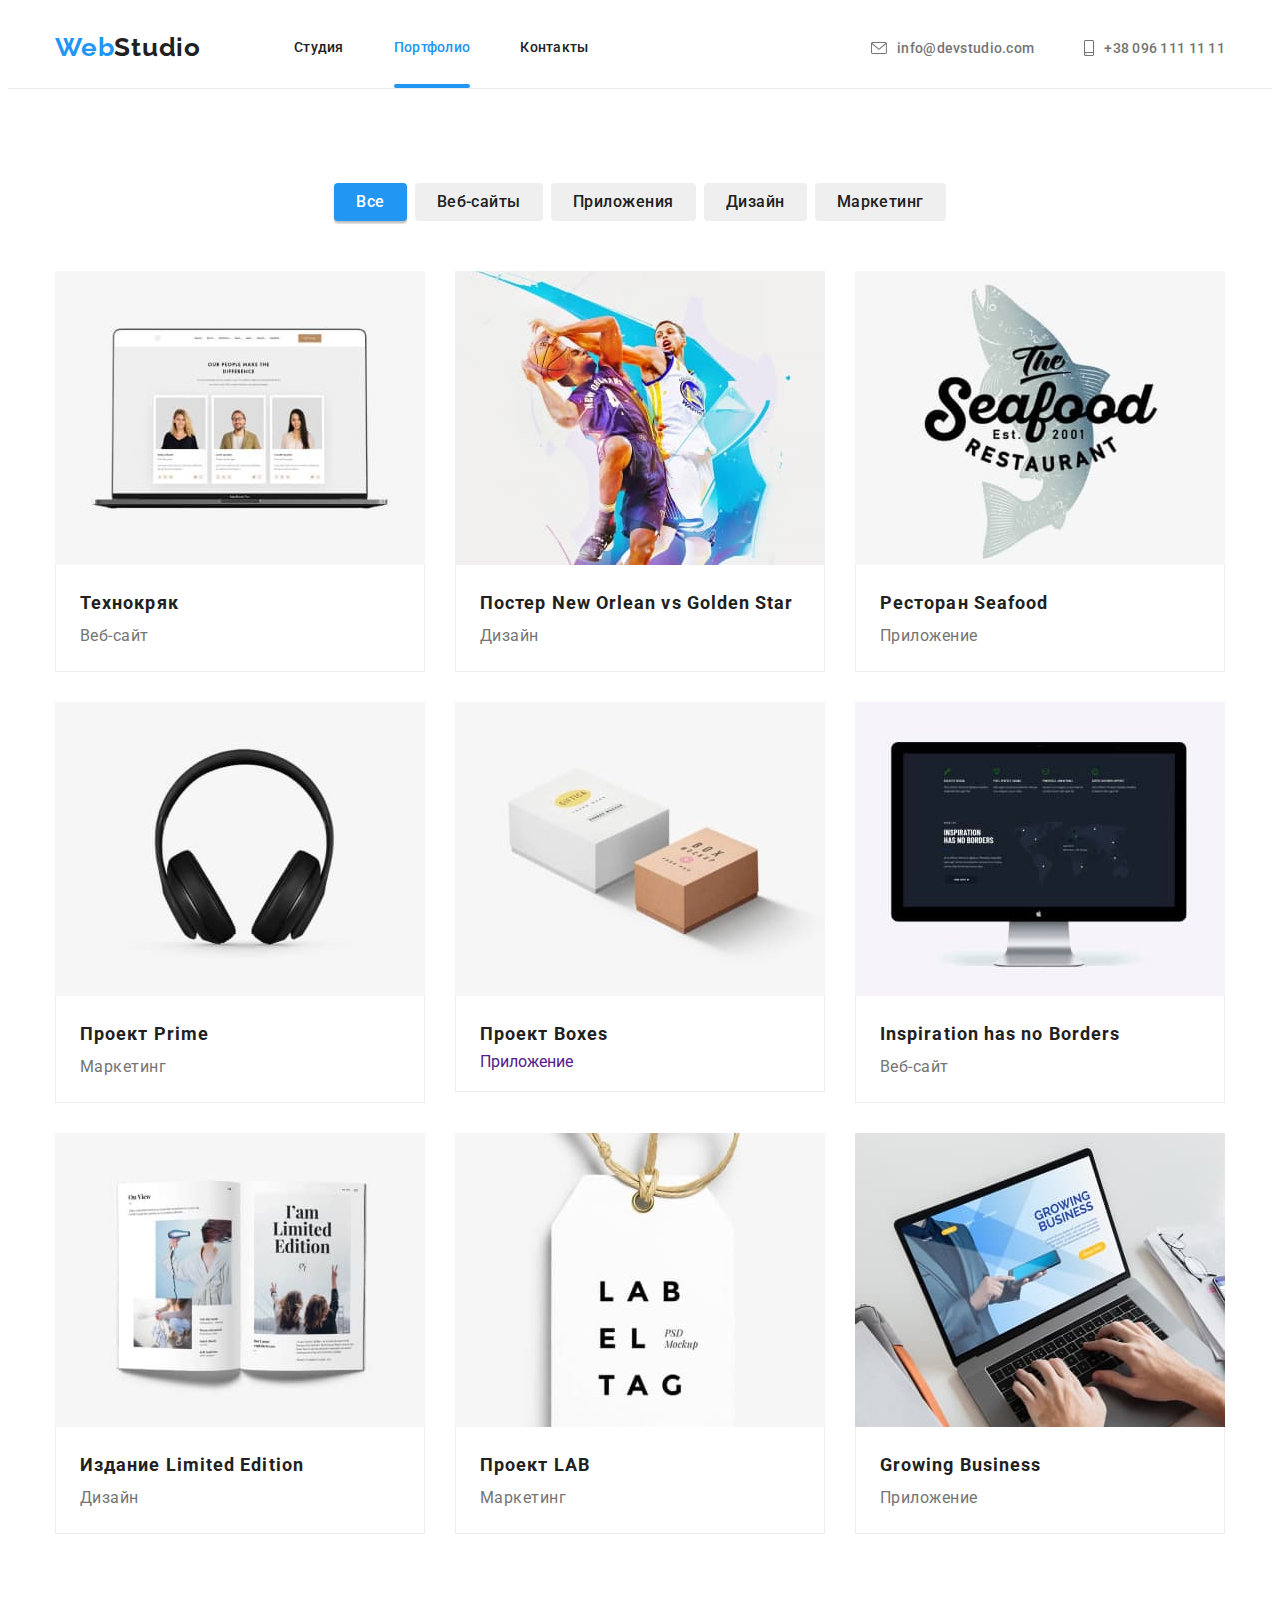
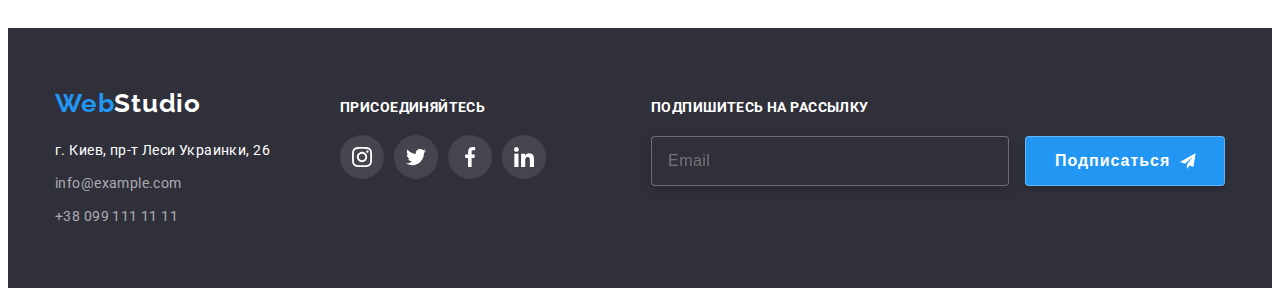
==== commit 032de9e0: "BEM" ====
--- a/portfolio.html
+++ b/portfolio.html
@@ -18,7 +18,7 @@
     <header class="header">
         <div class="container">
             <nav class="navigation main-nav">
-                <a class="logo-link" href="/">Web<span class="logo-link-one">Studio</span></a>
+                <a class="logo logo-link" href="/">Web<span class="logo-link--light-theme">Studio</span></a>
                 <ul class="navigation__list">
                     <li class="navigation__item"><a href="./index.html" class="navigation__link">Студия</a></li>
                     <li class="navigation__item"><a href="./portfolio.html" class="navigation__link current">Портфолио</a><div class="active-page"></div></li>
@@ -44,135 +44,135 @@
     <main class="main">
         <section class="portfolio">
             <div class="container">
-                <h2 class="portfolio-title visually-hidden">Portfolio</h2>
-                <ul class="filter-list">
-                    <li class="filter-item"><button class="filter-button current-button" type="button">Все</button></li>
-                    <li class="filter-item"><button class="filter-button" type="button">Веб-сайты</button></li>
-                    <li class="filter-item"><button class="filter-button" type="button">Приложения</button></li>
-                    <li class="filter-item"><button class="filter-button" type="button">Дизайн</button></li>
-                    <li class="filter-item"><button class="filter-button" type="button">Маркетинг</button></li>
-                </ul>
-                <ul class="projects-list">
-                    <li class="project-item">
-                        <a href="" class="project-item-link">
-                            <div class="project-wrap">
+                <h2 class="portfolio__title visually-hidden">Portfolio</h2>
+                <ul class="filter filter__list">
+                    <li class="filter__item"><button class="filter__button filter__button--current" type="button">Все</button></li>
+                    <li class="filter__item"><button class="filter__button" type="button">Веб-сайты</button></li>
+                    <li class="filter__item"><button class="filter__button" type="button">Приложения</button></li>
+                    <li class="filter__item"><button class="filter__button" type="button">Дизайн</button></li>
+                    <li class="filter__item"><button class="filter__button" type="button">Маркетинг</button></li>
+                </ul>
+                <ul class="project project__list">
+                    <li class="project__item">
+                        <a href="" class="project__link">
+                            <div class="project__wrap">
                         <img src="./images/tehnokrjak.jpg" alt="Технокряк" width="370">
-                        <p class="project-bottom-text">Технокряк это современная площадка распространения коронавируса. Компании используют эту
+                        <p class="project__bottom--text">Технокряк это современная площадка распространения коронавируса. Компании используют эту
                             платформу для цифрового
                             шпионажа и атак на защищённые сервера конкурентов.</p>
                         </div>
-                            <div class="project-content">
-                            <h2 class="project-name">Технокряк</h2>
-                            <p class="project-filter">Веб-сайт</p>
+                            <div class="project__content">
+                            <h2 class="project__name">Технокряк</h2>
+                            <p class="project__filter">Веб-сайт</p>
                             </div>
                         </a>
-                    <li class="project-item">
-                        <a href="" class="project-item-link">
-                            <div class="project-wrap">
+                    <li class="project__item">
+                        <a href="" class="project__link">
+                            <div class="project__wrap">
                         <img src="./images/poster_new_orlean_vs_golden_star.jpg"
                             alt="Постер New Orlean vs Golden Star" width="370">
-                            <p class="project-bottom-text">Технокряк это современная площадка распространения коронавируса. Компании используют эту
-                                платформу для цифрового
-                                шпионажа и атак на защищённые сервера конкурентов.</p>
-                                </div>
-                        <div class="project-content">
-                            <h2 class="project-name">Постер <span lang="en">New Orlean vs Golden Star</span></h2>
-                            <p class="project-filter">Дизайн</p>
-                        </div>
-                        </a>
-                    <li class="project-item">
-                        <a href="" class="project-item-link">
-                            <div class="project-wrap">
+                            <p class="project__bottom--text">Технокряк это современная площадка распространения коронавируса. Компании используют эту
+                                платформу для цифрового
+                                шпионажа и атак на защищённые сервера конкурентов.</p>
+                                </div>
+                        <div class="project__content">
+                            <h2 class="project__name">Постер <span lang="en">New Orlean vs Golden Star</span></h2>
+                            <p class="project__filter">Дизайн</p>
+                        </div>
+                        </a>
+                    <li class="project__item">
+                        <a href="" class="project__link">
+                            <div class="project__wrap">
                         <img src="./images/restoran_seafood.jpg" alt="Ресторан Seafood"
                             width="370">
-                            <p class="project-bottom-text">Технокряк это современная площадка распространения коронавируса. Компании используют эту
-                                платформу для цифрового
-                                шпионажа и атак на защищённые сервера конкурентов.</p>
-                                </div>
-                        <div class="project-content">
-                            <h2 class="project-name">Ресторан <span lang="en">Seafood</span></h2>
-                            <p class="project-filter">Приложение</p>
-                        </div>
-                        </a>
-                    <li class="project-item">
-                        <a href="" class="project-item-link">
-                            <div class="project-wrap">
+                            <p class="project__bottom--text">Технокряк это современная площадка распространения коронавируса. Компании используют эту
+                                платформу для цифрового
+                                шпионажа и атак на защищённые сервера конкурентов.</p>
+                                </div>
+                        <div class="project__content">
+                            <h2 class="project__name">Ресторан <span lang="en">Seafood</span></h2>
+                            <p class="project__filter">Приложение</p>
+                        </div>
+                        </a>
+                    <li class="project__item">
+                        <a href="" class="project__link">
+                            <div class="project__wrap">
                         <img src="./images/project_prime.jpg" alt="Проект Prime" width="370">
-                        <p class="project-bottom-text">Технокряк это современная площадка распространения коронавируса. Компании используют эту
+                        <p class="project__bottom--text">Технокряк это современная площадка распространения коронавируса. Компании используют эту
                             платформу для цифрового
                             шпионажа и атак на защищённые сервера конкурентов.</p>
                             </div>
-                        <div class="project-content">
-                            <h2 class="project-name">Проект <span lang="en">Prime</span></h2>
-                            <p class="project-filter">Маркетинг</p>
-                        </div>
-                        </a>
-                    <li class="project-item">
-                        <a href="" class="project-item-link">
-                            <div class="project-wrap">
+                        <div class="project__content">
+                            <h2 class="project__name">Проект <span lang="en">Prime</span></h2>
+                            <p class="project__filter">Маркетинг</p>
+                        </div>
+                        </a>
+                    <li class="project__item">
+                        <a href="" class="project__link">
+                            <div class="project__wrap">
                             <img src="./images/project_boxes.jpg" alt="Проект Boxes" width="370">
-                            <p class="project-bottom-text">Технокряк это современная площадка распространения коронавируса. Компании используют эту
-                                платформу для цифрового
-                                шпионажа и атак на защищённые сервера конкурентов.</p>
-                                </div>
-                        <div class="project-content">
-                            <h2 class="project-name">Проект <span lang="en">Boxes</span></h2>
-                            <p class="project-filter">Приложение</p>
-                        </div>
-                        </a>
-                    <li class="project-item">
-                        <a href="" class="project-item-link">
-                            <div class="project-wrap">
+                            <p class="project__bottom--text">Технокряк это современная площадка распространения коронавируса. Компании используют эту
+                                платформу для цифрового
+                                шпионажа и атак на защищённые сервера конкурентов.</p>
+                                </div>
+                        <div class="project__content">
+                            <h2 class="project__name">Проект <span lang="en">Boxes</span></h2>
+                            <p class="project__filterr">Приложение</p>
+                        </div>
+                        </a>
+                    <li class="project__item">
+                        <a href="" class="project__link">
+                            <div class="project__wrap">
                         <img src="./images/inspiration_has_no_borders.jpg"
                             alt="Inspiration has no Borders" width="370">
-                            <p class="project-bottom-text">Технокряк это современная площадка распространения коронавируса. Компании используют эту
-                                платформу для цифрового
-                                шпионажа и атак на защищённые сервера конкурентов.</p>
-                                </div>
-                        <div class="project-content">
-                            <h2 class="project-name">Inspiration has no Borders</h2>
-                            <p class="project-filter">Веб-сайт</p>
-                        </div>
-                        </a>
-                    <li class="project-item">
-                        <a href="" class="project-item-link">
-                            <div class="project-wrap">
+                            <p class="project__bottom--text">Технокряк это современная площадка распространения коронавируса. Компании используют эту
+                                платформу для цифрового
+                                шпионажа и атак на защищённые сервера конкурентов.</p>
+                                </div>
+                        <div class="project__content">
+                            <h2 class="project__name">Inspiration has no Borders</h2>
+                            <p class="project__filter">Веб-сайт</p>
+                        </div>
+                        </a>
+                    <li class="project__item">
+                        <a href="" class="project__link">
+                            <div class="project__wrap">
                             <img src="./images/limited_edition.jpg" alt="Издание Limited Edition"
                             width="370">
-                            <p class="project-bottom-text">Технокряк это современная площадка распространения коронавируса. Компании используют эту
-                                платформу для цифрового
-                                шпионажа и атак на защищённые сервера конкурентов.</p>
-                                </div>
-                        <div class="project-content">
-                            <h2 class="project-name">Издание <span lang="en">Limited Edition</span></h2>
-                            <p class="project-filter">Дизайн</p>
-                        </div>
-                        </a>
-                    <li class="project-item">
-                        <a href="" class="project-item-link">
-                            <div class="project-wrap">
+                            <p class="project__bottom--text">Технокряк это современная площадка распространения коронавируса. Компании используют эту
+                                платформу для цифрового
+                                шпионажа и атак на защищённые сервера конкурентов.</p>
+                                </div>
+                        <div class="project__content">
+                            <h2 class="project__name">Издание <span lang="en">Limited Edition</span></h2>
+                            <p class="project__filter">Дизайн</p>
+                        </div>
+                        </a>
+                    <li class="project__item">
+                        <a href="" class="project__link">
+                            <div class="project__wrap">
                             <img src="./images/project_lab.jpg" alt="Проект LAB" width="370">
-                            <p class="project-bottom-text">Технокряк это современная площадка распространения коронавируса. Компании используют эту
-                                платформу для цифрового
-                                шпионажа и атак на защищённые сервера конкурентов.</p>
-                                </div>
-                        <div class="project-content">
-                            <h2 class="project-name">Проект <span lang="en">LAB</span></h2>
-                            <p class="project-filter">Маркетинг</p>
-                        </div>
-                        </a>
-                    <li class="project-item">
-                        <a href="" class="project-item-link">
-                            <div class="project-wrap">
+                            <p class="project__bottom--text">Технокряк это современная площадка распространения коронавируса. Компании используют эту
+                                платформу для цифрового
+                                шпионажа и атак на защищённые сервера конкурентов.</p>
+                                </div>
+                        <div class="project__content">
+                            <h2 class="project__name">Проект <span lang="en">LAB</span></h2>
+                            <p class="project__filter">Маркетинг</p>
+                        </div>
+                        </a>
+                    <li class="project__item">
+                        <a href="" class="project__link">
+                            <div class="project__wrap">
                             <img src="./images/growing_business.jpg" alt="Growing Business"
                             width="370">
-                            <p class="project-bottom-text">Технокряк это современная площадка распространения коронавируса. Компании используют эту
-                                платформу для цифрового
-                                шпионажа и атак на защищённые сервера конкурентов.</p>
-                                </div>
-                        <div class="project-content">
-                            <h2 class="project-name">Growing Business</h2>
-                            <p class="project-filter">Приложение</p>
+                            <p class="project__bottom--text">Технокряк это современная площадка распространения коронавируса. Компании используют эту
+                                платформу для цифрового
+                                шпионажа и атак на защищённые сервера конкурентов.</p>
+                                </div>
+                        <div class="project__content">
+                            <h2 class="project__name">Growing Business</h2>
+                            <p class="project__filter">Приложение</p>
                         </div>
                         </a>
                 </ul>
@@ -180,60 +180,60 @@
         </section>
     </main>
 <footer class="footer">
-    <div class="footer-container container">
-        <div class="footer-address">
-            <a class="logo-link footer-logo" href="/">Web<span class="logo-link-two">Studio</span></a>
+    <div class="container footer__container">
+        <div class="footer__address">
+            <a class="logo-link footer__logo" href="/">Web<span class="logo-link--dark-theme">Studio</span></a>
             <address>
-                <ul class="footer-contacts-list">
-                    <li class="footer-contacts-item">г. Киев, пр-т Леси Украинки, 26</li>
-                    <li class="footer-contacts-item"><a href="mailto:info@example.com"
-                            class="footer-contacts-link">info@example.com</a></li>
-                    <li class="footer-contacts-item"><a href="tel:+380991111111" class="footer-contacts-link">+38 099
+                <ul class="footer-contacts footer-contacts__list">
+                    <li class="footer-contacts__item">г. Киев, пр-т Леси Украинки, 26</li>
+                    <li class="footer-contacts__item"><a href="mailto:info@example.com"
+                            class="footer-contacts__link">info@example.com</a></li>
+                    <li class="footer-contacts__item"><a href="tel:+380991111111" class="footer-contacts__link">+38 099
                             111 11 11</a></li>
                 </ul>
             </address>
         </div>
-        <div class="footer-join">
-            <p class="join">присоединяйтесь</p>
-            <ul class="join-list">
-                <li class="join-item">
-                    <a href="" class="join-social-link">
-                        <svg class="join-social-icon" width="20" height="20">
+        <div class="join">
+            <p class="join__text">присоединяйтесь</p>
+            <ul class="join__list">
+                <li class="join__item">
+                    <a href="" class="join__social-link">
+                        <svg class="join__social-icon" width="20" height="20">
                             <use href="./images/icons.svg#icon-instagram"></use>
                         </svg>
                     </a>
                 </li>
-                <li class="join-item">
-                    <a href="" class="join-social-link">
-                        <svg class="join-social-icon" width="20" height="20">
+                <li class="join__item">
+                    <a href="" class="join__social-link">
+                        <svg class="join__social-icon" width="20" height="20">
                             <use href="./images/icons.svg#icon-twitter"></use>
                         </svg>
                     </a>
                 </li>
-                <li class="join-item">
-                    <a href="" class="join-social-link">
-                        <svg class="join-social-icon" width="20" height="20">
+                <li class="join__item">
+                    <a href="" class="join__social-link">
+                        <svg class="join__social-icon" width="20" height="20">
                             <use href="./images/icons.svg#icon-facebook"></use>
                         </svg>
                     </a>
                 </li>
-                <li class="join-item">
-                    <a href="" class="join-social-link">
-                        <svg class="join-social-icon" width="20" height="20">
+                <li class="join__item">
+                    <a href="" class="join__social-link">
+                        <svg class="join__social-icon" width="20" height="20">
                             <use href="./images/icons.svg#icon-linkedin"></use>
                         </svg>
                     </a>
                 </li>
             </ul>
         </div>
-        <div class="mailing-list">
-            <p class="mailing-list-title">Подпишитесь на рассылку</p>
+        <div class="mailing mailing__list">
+            <p class="mailing__title">Подпишитесь на рассылку</p>
             <form class="form">
-                <label class="form-email">
-                    <input type="email" name="email" class="form-email" placeholder="Email">
+                <label class="form__email">
+                    <input type="email" name="email" class="form__email" placeholder="Email">
                 </label>
-                <button type="submit" class="btn-mailing">Подписаться
-                    <svg class="icon-send" width="24px" height="24px">
+                <button type="submit" class="mailing__btn">Подписаться
+                    <svg class="mailing__icon" width="24px" height="24px">
                         <use href="./images/iconsend.svg#icon-icon-send"></use>
                     </svg>
                 </button>
--- a/css/main.css
+++ b/css/main.css
@@ -53,13 +53,13 @@
 .features__list,
 .team__list,
 .work__list,
-.footer-contacts-list,
-.filter-list,
-.projects-list,
+.footer-contacts__list,
+.filter__list,
+.project__list,
 .contacts,
-.team-social-list,
+.team-social__list,
 .customers__item,
-.join-item {
+.join__item {
   list-style: none;
   text-decoration: none;
 }
@@ -116,7 +116,7 @@
   padding: 40px 39px 40px 41px;
 }
 
-.modal-title {
+.modal__title {
   font-weight: bold;
   font-size: 20px;
   line-height: 1.15;
@@ -126,11 +126,11 @@
   margin-bottom: 12px;
 }
 
-.modal-input-wrap {
+.modal__input-wrap {
   position: relative;
 }
 
-.modal-label {
+.modal__label {
   font-size: 12px;
   line-height: 1.17;
   letter-spacing: 0.01em;
@@ -139,7 +139,7 @@
   display: block;
 }
 
-.modal-text {
+.modal__text {
   width: 100%;
   height: 120px;
   font-size: 14px;
@@ -156,19 +156,19 @@
   transition-timing-function: var(--cubic);
 }
 
-.modal-text:focus {
+.modal__text:focus {
   border-color: var(--accent-color);
+}
+
+.modal__form-field {
+  margin-bottom: 10px;
 }
 
 .form {
   display: inline-block;
 }
 
-.form-field {
-  margin-bottom: 10px;
-}
-
-.modal-input {
+.modal__input {
   width: 100%;
   height: 40px;
   border: 1px solid rgba(33, 33, 33, 0.2);
@@ -180,30 +180,30 @@
   transition-timing-function: var(--cubic);
 }
 
-.modal-input:focus {
+.modal__input:focus {
   border-color: var(--accent-color);
 }
 
-.modal-icon {
+.modal__icon {
   position: absolute;
   left: 12px;
   top: 50%;
   transform: translateY(-50%);
 }
 
-.modal-input:focus + .modal-icon {
+.modal__input:focus + .modal__icon {
   fill: var(--accent-color);
 }
 
-.btn-modal-icon {
+.modal__icon--close {
   color: var(--title-color);
 }
 
-.btn-modal-icon:hover, .btn-modal-icon:focus {
+.modal__icon--close:hover, .modal__icon--close:focus {
   color: var(--accent-color);
 }
 
-.btn-modal {
+.modal__btn {
   width: 30px;
   height: 30px;
   background-color: var(--modal-color);
@@ -219,7 +219,7 @@
   display: flex;
 }
 
-.btn-modal:hover, .btn-modal:focus {
+.modal__btn:hover, .modal__btn:focus {
   color: var(--accent-color);
 }
 
@@ -231,7 +231,7 @@
   margin-bottom: 30px;
 }
 
-.modal-check-text {
+.modal__text--check {
   font-size: 14px;
   line-height: 1.71;
   letter-spacing: 0.03em;
@@ -241,7 +241,7 @@
   justify-content: center;
 }
 
-.modal-check-text::before {
+.modal__text--check::before {
   content: '';
   width: 12px;
   height: 11px;
@@ -252,23 +252,23 @@
   cursor: pointer;
 }
 
-.modal-check:focus + .modal-check-text::before {
+.modal--check:focus + .modal__text--check::before {
   border-color: var(--accent-color);
 }
 
-.modal-check:checked + .modal-check-text::before {
+.modal--check:checked + .modal__text--check::before {
   background-image: url(../images/iconcheck.svg);
   background-origin: border-box;
   background-size: contain;
   border-color: var(--accent-color);
 }
 
-.modal-document {
+.modal__document {
   color: var(--accent-color);
   margin-left: 3px;
 }
 
-.btn-modal-submit {
+.modal__btn--submit {
   width: 200px;
   height: 50px;
   font-weight: bold;
@@ -290,7 +290,7 @@
   transition-timing-function: var(--cubic);
 }
 
-.btn-modal-submit:focus {
+.modal__btn--submit:focus {
   background-color: var(--focus-button-color);
 }
 
@@ -298,27 +298,6 @@
   opacity: 0;
   pointer-events: none;
   visibility: hidden;
-}
-
-.header {
-  border-bottom: 1px solid var(--border-color);
-}
-
-.main-nav {
-  display: flex;
-  align-items: center;
-}
-
-.navigation__list {
-  display: flex;
-}
-
-.navigation__item {
-  display: block;
-}
-
-.navigation__item:not(:last-child) {
-  margin-right: 50px;
 }
 
 .logo-link {
@@ -336,12 +315,33 @@
   text-decoration: none;
 }
 
-.logo-link-one {
+.logo-link--light-theme {
   color: var(--header-text-color);
 }
 
-.logo-link-two {
+.logo-link--dark-theme {
   color: var(--logo-two-color);
+}
+
+.header {
+  border-bottom: 1px solid var(--border-color);
+}
+
+.main-nav {
+  display: flex;
+  align-items: center;
+}
+
+.navigation__list {
+  display: flex;
+}
+
+.navigation__item {
+  display: block;
+}
+
+.navigation__item:not(:last-child) {
+  margin-right: 50px;
 }
 
 .navigation__link {
@@ -501,7 +501,7 @@
   color: var(--header-text-color);
 }
 
-.features-text {
+.features__text {
   font-family: Roboto;
   font-style: normal;
   font-weight: normal;
@@ -512,7 +512,7 @@
   color: var(--main-text-color);
 }
 
-.features-title {
+.features__title {
   margin-bottom: 10px;
 }
 
@@ -658,12 +658,12 @@
   margin-bottom: 16px;
 }
 
-.team-social-list {
-  display: flex;
-  justify-content: center;
-}
-
-.team-social-link {
+.team-social__list {
+  display: flex;
+  justify-content: center;
+}
+
+.team-social__link {
   width: 44px;
   height: 44px;
   border-radius: 50%;
@@ -676,17 +676,17 @@
   transition-timing-function: var(--cubic);
 }
 
-.team-social-link:hover, .team-social-link:focus {
+.team-social__link:hover, .team-social__link:focus {
   background-color: var(--accent-color);
   color: var(--footer-contacts-color);
   outline: none;
 }
 
-.team-social-icon {
+.team-social__icon {
   fill: currentColor;
 }
 
-.team-social-item + .team-social-item {
+.team-social__item + .team-social__item {
   margin-left: 10px;
 }
 
@@ -757,14 +757,14 @@
   margin-right: 70px;
 }
 
-.logo__link.footer__logo {
+.logo-link.footer__logo {
   display: inline-block;
   padding: 0;
   margin-bottom: 20px;
   margin-right: 0;
 }
 
-.footer-contacts-list {
+.footer-contacts__list {
   font-weight: normal;
   font-size: 14px;
   line-height: 1.71;
@@ -772,7 +772,7 @@
   color: var(--footer-contacts-color);
 }
 
-.footer-contacts-link {
+.footer-contacts__link {
   font-weight: normal;
   font-size: 14px;
   line-height: 1.71;
@@ -784,11 +784,11 @@
   transition-timing-function: var(--cubic);
 }
 
-.footer-contacts-link:hover, .footer-contacts-link:focus {
+.footer-contacts__link:hover, .footer-contacts__link:focus {
   color: var(--accent-color);
 }
 
-.footer-contacts-item {
+.footer-contacts__item {
   font-style: normal;
   font-weight: normal;
   font-size: 14px;
@@ -799,11 +799,11 @@
   display: block;
 }
 
-.footer-contacts-item:first-child {
+.footer-contacts__item:first-child {
   margin-top: 0;
 }
 
-.join {
+.join__text {
   font-weight: bold;
   font-size: 14px;
   line-height: 1.15;
@@ -813,12 +813,12 @@
   margin-bottom: 20px;
 }
 
-.footer-join {
+.join {
   color: var(--footer-contacts-color);
   margin-right: auto;
 }
 
-.join-item {
+.join__item {
   background-color: rgba(255, 255, 255, 0.1);
   width: 44px;
   height: 44px;
@@ -826,12 +826,16 @@
   border-radius: 50%;
 }
 
-.join-list {
-  display: flex;
-  justify-content: center;
-}
-
-.join-social-link {
+.join__item + .join__item {
+  margin-left: 10px;
+}
+
+.join__list {
+  display: flex;
+  justify-content: center;
+}
+
+.join__social-link {
   width: 44px;
   height: 44px;
   border-radius: 50%;
@@ -844,20 +848,16 @@
   transition-timing-function: var(--cubic);
 }
 
-.join-social-link:hover, .join-social-link:focus {
+.join__social-link:hover, .join__social-link:focus {
   background-color: var(--accent-color);
   outline: none;
 }
 
-.join-social-icon {
+.join__social-icon {
   fill: currentColor;
 }
 
-.join-item + .join-item {
-  margin-left: 10px;
-}
-
-.mailing-list-title {
+.mailing__title {
   font-weight: bold;
   font-size: 14px;
   line-height: 1.14;
@@ -867,7 +867,7 @@
   color: var(--hero-title-color);
 }
 
-.form-email input {
+.form__email input {
   width: 358px;
   height: 50px;
   font-size: 16px;
@@ -884,7 +884,7 @@
   border-radius: 4px;
 }
 
-.btn-mailing {
+.mailing__btn {
   width: 200px;
   height: 50px;
   display: inline-flex;
@@ -909,11 +909,11 @@
   transition-timing-function: var(--cubic);
 }
 
-.btn-mailing:focus {
+.mailing__btn:focus {
   background-color: var(--focus-button-color);
 }
 
-.icon-send {
+.mailing__icon {
   margin-left: 10px;
 }
 
@@ -923,13 +923,13 @@
   margin: 0;
 }
 
-.filter-list {
+.filter__list {
   display: flex;
   justify-content: center;
   margin-bottom: 50px;
 }
 
-.filter-button {
+.filter__button {
   display: flex;
   padding: 6px 22px;
   font-family: inherit;
@@ -947,42 +947,42 @@
   transition-timing-function: var(--cubic);
 }
 
-.filter-button:hover, .filter-button:focus {
+.filter__button:hover, .filter__button:focus {
   color: var(--button-color);
   background-color: var(--accent-color);
   box-shadow: 0px 3px 1px rgba(0, 0, 0, 0.1), 0px 1px 2px rgba(0, 0, 0, 0.08), 0px 2px 2px rgba(0, 0, 0, 0.12);
 }
 
-.current-button {
+.filter__button--current {
   color: var(--button-color);
   background-color: var(--accent-color);
   box-shadow: 0px 3px 1px rgba(0, 0, 0, 0.1), 0px 1px 2px rgba(0, 0, 0, 0.08), 0px 2px 2px rgba(0, 0, 0, 0.12);
 }
 
-.filter-item {
+.filter__item {
   margin-right: 8px;
   transition-property: background-color, box-shadow;
   transition-duration: var(--duration);
   transition-timing-function: var(--cubic);
 }
 
-.filter-item:last-child {
+.filter__item:last-child {
   margin-right: 0;
 }
 
-.filter-item:hover, .filter-item:focus {
+.filter__item:hover, .filter__item:focus {
   background-color: var(--accent-color);
   box-shadow: 0px 3px 1px rgba(0, 0, 0, 0.1), 0px 1px 2px rgba(0, 0, 0, 0.08), 0px 2px 2px rgba(0, 0, 0, 0.12);
 }
 
-.project-content {
+.project__content {
   padding: 20px 24px;
   border: 1px solid var(--project-content);
   box-sizing: border-box;
   border-top: 0;
 }
 
-.project-name {
+.project__name {
   font-weight: bold;
   font-size: 18px;
   line-height: 2;
@@ -990,7 +990,7 @@
   color: var(--header-text-color);
 }
 
-.project-filter {
+.project__filter {
   font-weight: normal;
   font-size: 16px;
   line-height: 1.87;
@@ -998,12 +998,12 @@
   color: var(--main-text-color);
 }
 
-.projects-list {
+.project__list {
   display: flex;
   flex-wrap: wrap;
 }
 
-.project-item {
+.project__item {
   margin-bottom: 30px;
   margin-right: 30px;
   width: 370px;
@@ -1011,15 +1011,15 @@
   position: relative;
 }
 
-.project-item:nth-child(3n) {
+.project__item:nth-child(3n) {
   margin-right: 0;
 }
 
-.project-item:nth-last-child(-n + 3) {
+.project__item:nth-last-child(-n + 3) {
   margin-bottom: 0;
 }
 
-.project-item-link {
+.project__link {
   text-decoration: none;
   transition-property: box-shadow;
   transition-duration: var(--duration);
@@ -1027,19 +1027,19 @@
   outline: none;
 }
 
-.project-item-link:hover, .project-item-link:focus {
+.project__link:hover, .project__link:focus {
   display: block;
   border: 1px solid var(--project-content);
   box-sizing: border-box;
   box-shadow: 0px 1px 1px rgba(0, 0, 0, 0.12), 0px 4px 4px rgba(0, 0, 0, 0.06), 1px 4px 6px rgba(0, 0, 0, 0.16);
 }
 
-.project-wrap {
+.project__wrap {
   position: relative;
   overflow: hidden;
 }
 
-.project-bottom-text {
+.project__bottom--text {
   position: absolute;
   top: 0;
   left: 0;
@@ -1054,11 +1054,11 @@
   transition: transform var(--duration) var(--cubic);
 }
 
-.project-item-link:hover .project-bottom-text {
+.project__link:hover .project__bottom--text {
   transform: translateY(0);
 }
 
-.project-item-link:focus .project-bottom-text {
+.project__link:focus .project__bottom--text {
   transform: translateY(0);
 }
 /*# sourceMappingURL=main.css.map */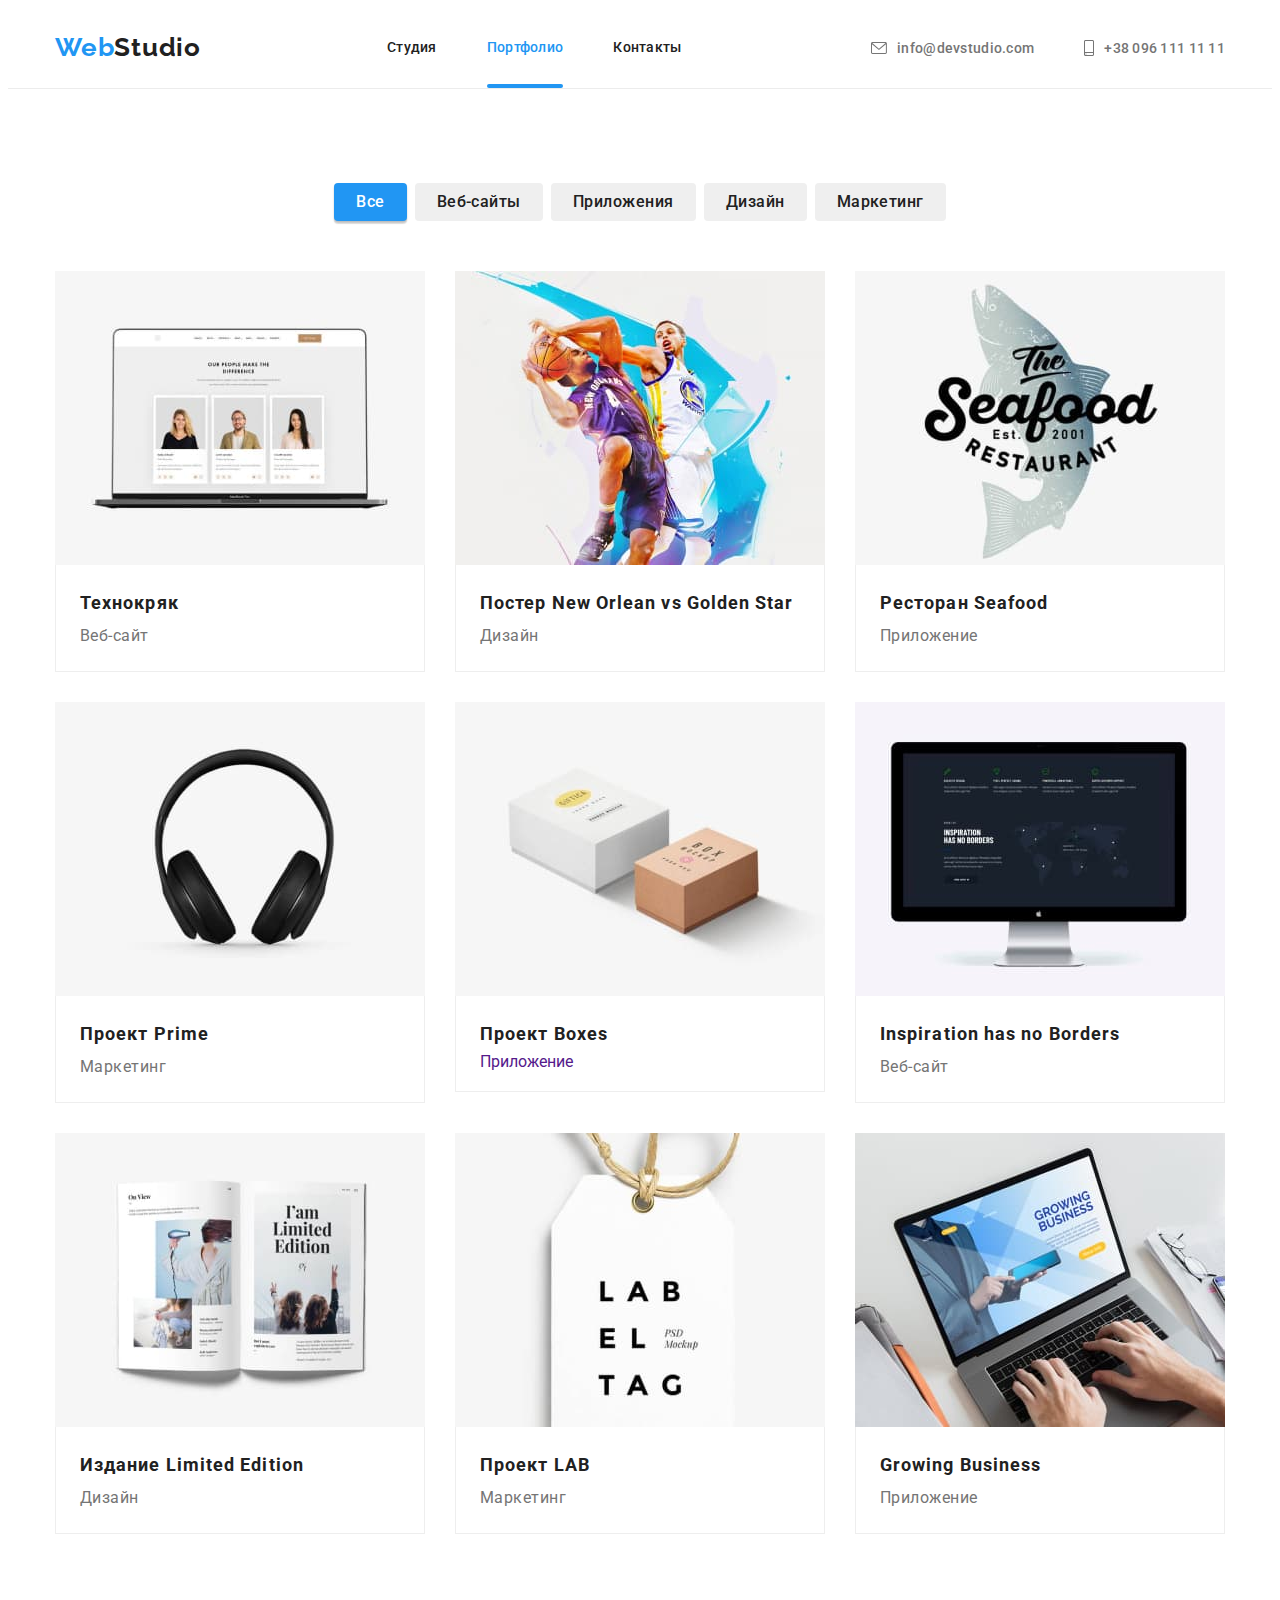
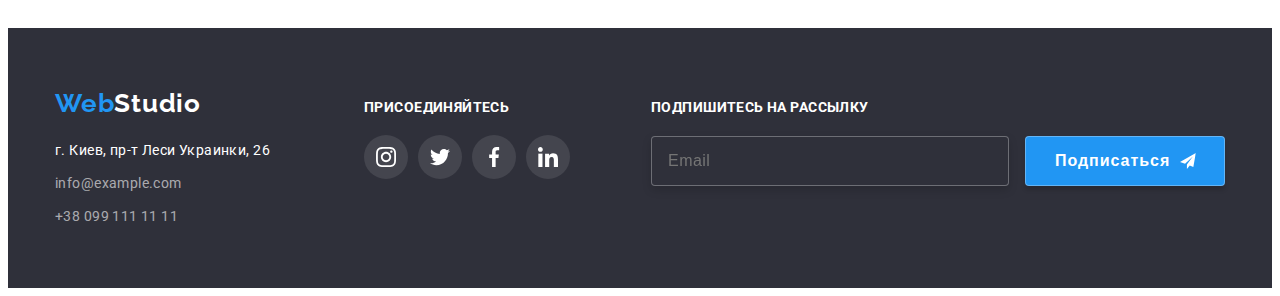
==== commit 66c362f9: "corected" ====
--- a/portfolio.html
+++ b/portfolio.html
@@ -18,7 +18,7 @@
     <header class="header">
         <div class="container">
             <nav class="navigation main-nav">
-                <a class="logo logo-link" href="/">Web<span class="logo-link--light-theme">Studio</span></a>
+                <a class="logo logo-link" href="/">Web<span class="logo-link logo-link--light-theme">Studio</span></a>
                 <ul class="navigation__list">
                     <li class="navigation__item"><a href="./index.html" class="navigation__link">Студия</a></li>
                     <li class="navigation__item"><a href="./portfolio.html" class="navigation__link current">Портфолио</a><div class="active-page"></div></li>
@@ -57,7 +57,7 @@
                         <a href="" class="project__link">
                             <div class="project__wrap">
                         <img src="./images/tehnokrjak.jpg" alt="Технокряк" width="370">
-                        <p class="project__bottom--text">Технокряк это современная площадка распространения коронавируса. Компании используют эту
+                        <p class="project__bottom project__bottom--text">Технокряк это современная площадка распространения коронавируса. Компании используют эту
                             платформу для цифрового
                             шпионажа и атак на защищённые сервера конкурентов.</p>
                         </div>
@@ -71,7 +71,7 @@
                             <div class="project__wrap">
                         <img src="./images/poster_new_orlean_vs_golden_star.jpg"
                             alt="Постер New Orlean vs Golden Star" width="370">
-                            <p class="project__bottom--text">Технокряк это современная площадка распространения коронавируса. Компании используют эту
+                            <p class="project__bottom project__bottom--text">Технокряк это современная площадка распространения коронавируса. Компании используют эту
                                 платформу для цифрового
                                 шпионажа и атак на защищённые сервера конкурентов.</p>
                                 </div>
@@ -85,7 +85,7 @@
                             <div class="project__wrap">
                         <img src="./images/restoran_seafood.jpg" alt="Ресторан Seafood"
                             width="370">
-                            <p class="project__bottom--text">Технокряк это современная площадка распространения коронавируса. Компании используют эту
+                            <p class="project__bottom project__bottom--text">Технокряк это современная площадка распространения коронавируса. Компании используют эту
                                 платформу для цифрового
                                 шпионажа и атак на защищённые сервера конкурентов.</p>
                                 </div>
@@ -98,7 +98,7 @@
                         <a href="" class="project__link">
                             <div class="project__wrap">
                         <img src="./images/project_prime.jpg" alt="Проект Prime" width="370">
-                        <p class="project__bottom--text">Технокряк это современная площадка распространения коронавируса. Компании используют эту
+                        <p class="project__bottom  project__bottom--text">Технокряк это современная площадка распространения коронавируса. Компании используют эту
                             платформу для цифрового
                             шпионажа и атак на защищённые сервера конкурентов.</p>
                             </div>
@@ -111,7 +111,7 @@
                         <a href="" class="project__link">
                             <div class="project__wrap">
                             <img src="./images/project_boxes.jpg" alt="Проект Boxes" width="370">
-                            <p class="project__bottom--text">Технокряк это современная площадка распространения коронавируса. Компании используют эту
+                            <p class="project__bottom project__bottom--text">Технокряк это современная площадка распространения коронавируса. Компании используют эту
                                 платформу для цифрового
                                 шпионажа и атак на защищённые сервера конкурентов.</p>
                                 </div>
@@ -125,7 +125,7 @@
                             <div class="project__wrap">
                         <img src="./images/inspiration_has_no_borders.jpg"
                             alt="Inspiration has no Borders" width="370">
-                            <p class="project__bottom--text">Технокряк это современная площадка распространения коронавируса. Компании используют эту
+                            <p class="project__bottom project__bottom--text">Технокряк это современная площадка распространения коронавируса. Компании используют эту
                                 платформу для цифрового
                                 шпионажа и атак на защищённые сервера конкурентов.</p>
                                 </div>
@@ -139,7 +139,7 @@
                             <div class="project__wrap">
                             <img src="./images/limited_edition.jpg" alt="Издание Limited Edition"
                             width="370">
-                            <p class="project__bottom--text">Технокряк это современная площадка распространения коронавируса. Компании используют эту
+                            <p class="project__bottom project__bottom--text">Технокряк это современная площадка распространения коронавируса. Компании используют эту
                                 платформу для цифрового
                                 шпионажа и атак на защищённые сервера конкурентов.</p>
                                 </div>
@@ -152,7 +152,7 @@
                         <a href="" class="project__link">
                             <div class="project__wrap">
                             <img src="./images/project_lab.jpg" alt="Проект LAB" width="370">
-                            <p class="project__bottom--text">Технокряк это современная площадка распространения коронавируса. Компании используют эту
+                            <p class="project__bottom project__bottom--text">Технокряк это современная площадка распространения коронавируса. Компании используют эту
                                 платформу для цифрового
                                 шпионажа и атак на защищённые сервера конкурентов.</p>
                                 </div>
@@ -166,7 +166,7 @@
                             <div class="project__wrap">
                             <img src="./images/growing_business.jpg" alt="Growing Business"
                             width="370">
-                            <p class="project__bottom--text">Технокряк это современная площадка распространения коронавируса. Компании используют эту
+                            <p class="project__bottom project__bottom--text">Технокряк это современная площадка распространения коронавируса. Компании используют эту
                                 платформу для цифрового
                                 шпионажа и атак на защищённые сервера конкурентов.</p>
                                 </div>
@@ -182,7 +182,7 @@
 <footer class="footer">
     <div class="container footer__container">
         <div class="footer__address">
-            <a class="logo-link footer__logo" href="/">Web<span class="logo-link--dark-theme">Studio</span></a>
+            <a class="logo-link footer__logo" href="/">Web<span class="logo-link logo-link--dark-theme">Studio</span></a>
             <address>
                 <ul class="footer-contacts footer-contacts__list">
                     <li class="footer-contacts__item">г. Киев, пр-т Леси Украинки, 26</li>
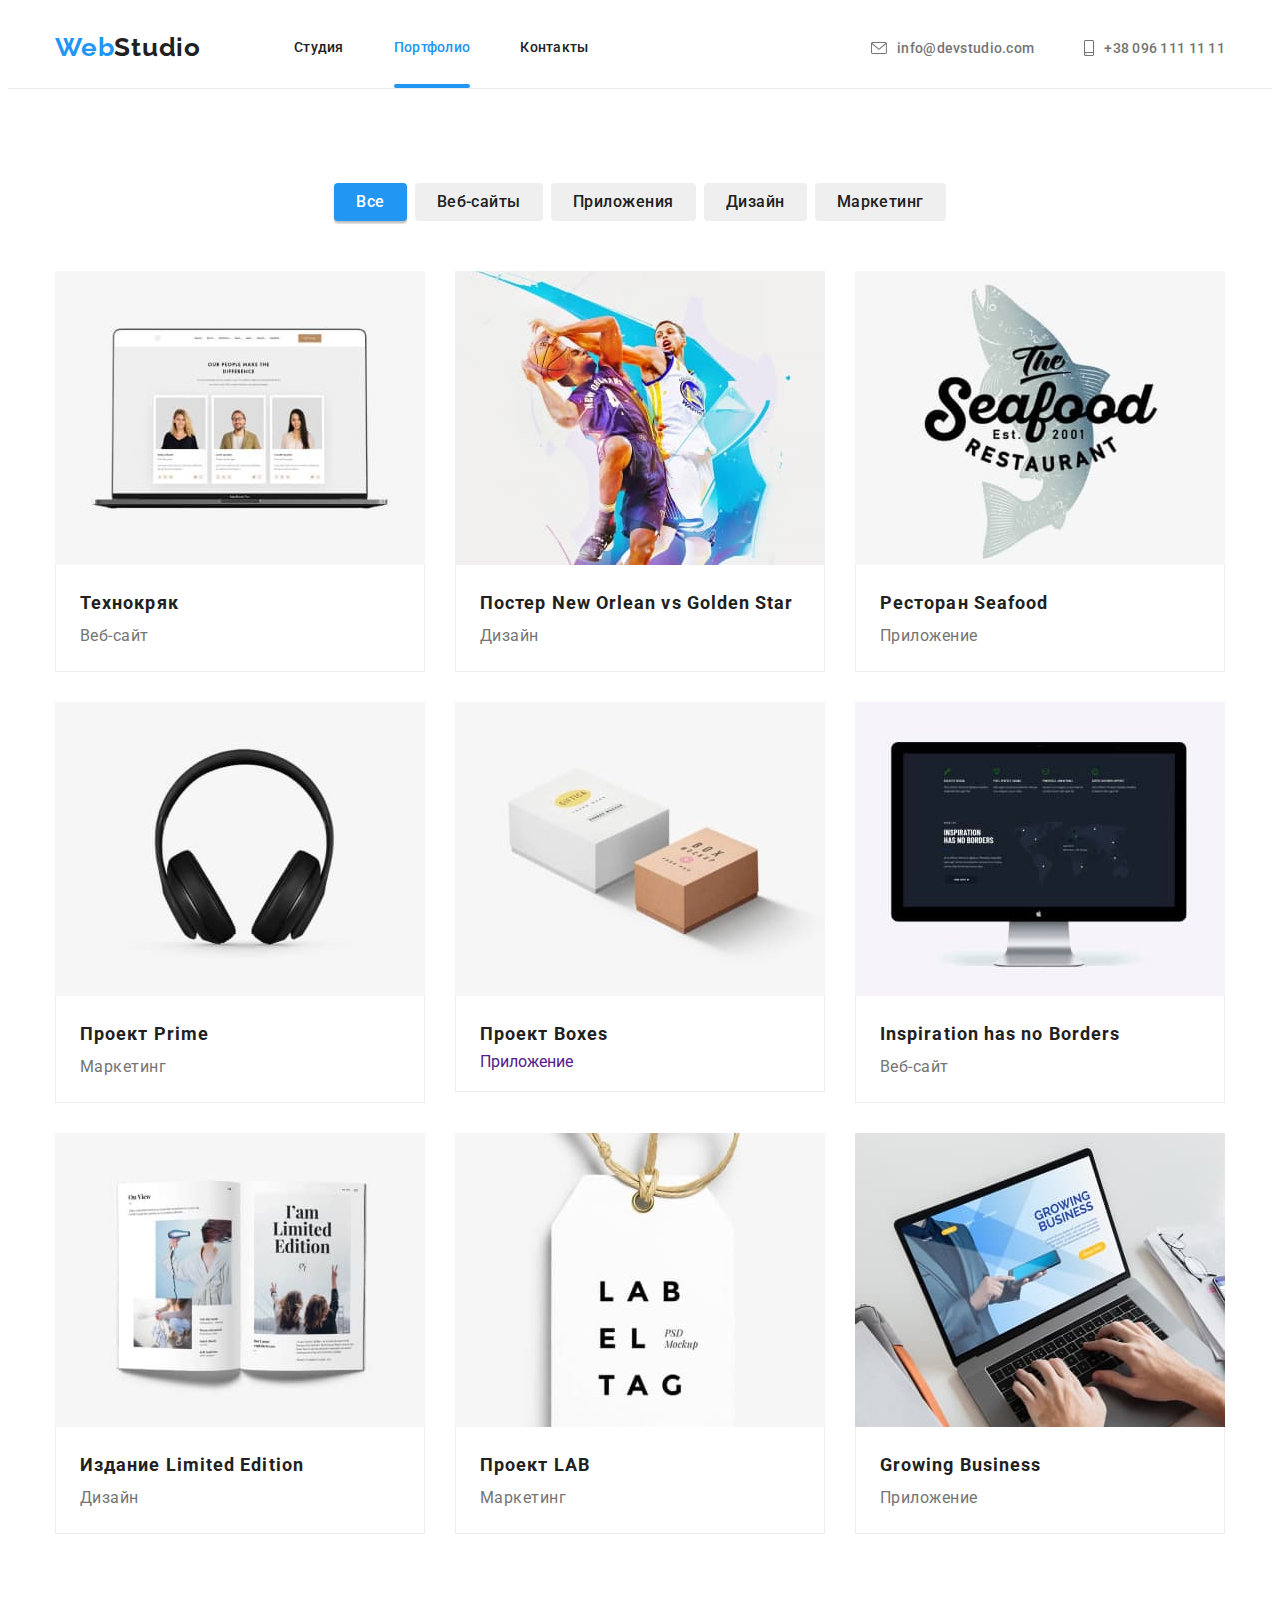
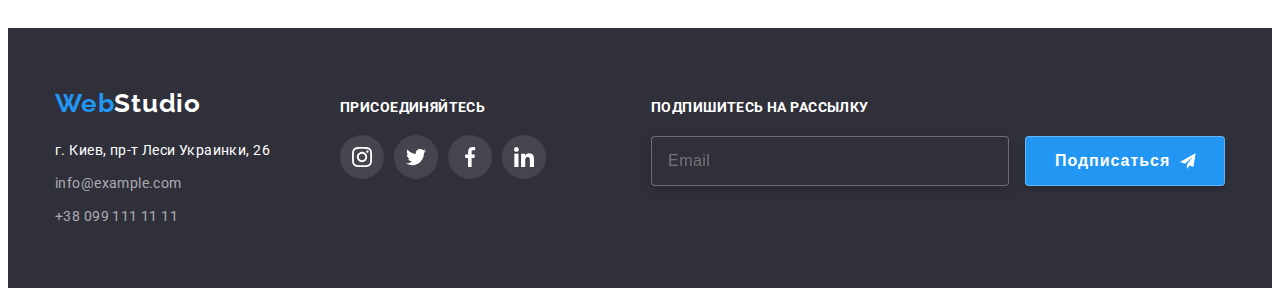
==== commit 65a3837d: "correction" ====
--- a/portfolio.html
+++ b/portfolio.html
@@ -17,7 +17,7 @@
 <body class="body">
     <header class="header">
         <div class="container">
-            <nav class="navigation main-nav">
+            <nav class="navigation header__container">
                 <a class="logo logo-link" href="/">Web<span class="logo-link logo-link--light-theme">Studio</span></a>
                 <ul class="navigation__list">
                     <li class="navigation__item"><a href="./index.html" class="navigation__link">Студия</a></li>
@@ -182,7 +182,8 @@
 <footer class="footer">
     <div class="container footer__container">
         <div class="footer__address">
-            <a class="logo-link footer__logo" href="/">Web<span class="logo-link logo-link--dark-theme">Studio</span></a>
+            <a class="logo-link footer__logo" href="/">Web<span
+                    class="logo-link logo-link--dark-theme">Studio</span></a>
             <address>
                 <ul class="footer-contacts footer-contacts__list">
                     <li class="footer-contacts__item">г. Киев, пр-т Леси Украинки, 26</li>
@@ -197,29 +198,29 @@
             <p class="join__text">присоединяйтесь</p>
             <ul class="join__list">
                 <li class="join__item">
-                    <a href="" class="join__social-link">
-                        <svg class="join__social-icon" width="20" height="20">
+                    <a href="" class="join__social-link social-link">
+                        <svg class="join__social-icon social-icon" width="20" height="20">
                             <use href="./images/icons.svg#icon-instagram"></use>
                         </svg>
                     </a>
                 </li>
                 <li class="join__item">
-                    <a href="" class="join__social-link">
-                        <svg class="join__social-icon" width="20" height="20">
+                    <a href="" class="join__social-link social-link">
+                        <svg class="join__social-icon social-icon" width="20" height="20">
                             <use href="./images/icons.svg#icon-twitter"></use>
                         </svg>
                     </a>
                 </li>
                 <li class="join__item">
-                    <a href="" class="join__social-link">
-                        <svg class="join__social-icon" width="20" height="20">
+                    <a href="" class="join__social-link social-link">
+                        <svg class="join__social-icon social-icon" width="20" height="20">
                             <use href="./images/icons.svg#icon-facebook"></use>
                         </svg>
                     </a>
                 </li>
                 <li class="join__item">
-                    <a href="" class="join__social-link">
-                        <svg class="join__social-icon" width="20" height="20">
+                    <a href="" class="join__social-link social-link">
+                        <svg class="join__social-icon social-icon" width="20" height="20">
                             <use href="./images/icons.svg#icon-linkedin"></use>
                         </svg>
                     </a>
--- a/css/main.css
+++ b/css/main.css
@@ -30,17 +30,19 @@
 h3,
 h4,
 h5,
-h6 {
-  margin: 0;
-}
-
+h6,
 ul {
   margin: 0;
+}
+
+ul {
   padding: 0;
 }
 
 img {
   display: block;
+  max-width: 100%;
+  height: auto;
 }
 
 .body {
@@ -57,7 +59,7 @@
 .filter__list,
 .project__list,
 .contacts,
-.team-social__list,
+.team__social-list,
 .customers__item,
 .join__item {
   list-style: none;
@@ -80,13 +82,156 @@
   justify-content: space-between;
 }
 
+.header__container {
+  display: flex;
+  align-items: center;
+}
+
+.footer__container {
+  display: flex;
+  align-items: baseline;
+  justify-content: start;
+}
+
 .section {
   padding-bottom: 94px;
   padding-top: 94px;
 }
 
-button {
+.work {
+  padding-top: 0;
+}
+
+button, .hero__button, .mailing__btn, .filter__button, .modal__button, .modal__btn-submit {
   cursor: pointer;
+  justify-content: center;
+  align-items: center;
+  display: flex;
+}
+
+.hero__button {
+  font-family: inherit;
+  font-weight: bold;
+  font-size: 16px;
+  line-height: 1.87;
+  letter-spacing: 0.06em;
+  color: var(--button-color);
+  background: var(--accent-color);
+  border: none;
+  border-radius: 4px;
+  margin: auto;
+  padding: 10px 32px;
+  transition-property: background-color;
+  transition-duration: var(--duration);
+  transition-timing-function: var(--cubic);
+}
+
+.hero__button:hover, .hero__button:focus {
+  background-color: var(--focus-button-color);
+}
+
+.mailing__btn {
+  width: 200px;
+  height: 50px;
+  display: inline-flex;
+  font-weight: bold;
+  font-size: 16px;
+  line-height: 1.87;
+  letter-spacing: 0.06em;
+  background-color: var(--accent-color);
+  border: 1px solid rgba(255, 255, 255, 0.3);
+  box-shadow: 0px 4px 4px rgba(0, 0, 0, 0.15);
+  border-radius: 4px;
+  color: var(--button-color);
+  background-size: contain;
+  padding-left: 29px;
+  padding-right: 28px;
+  padding-top: 10px;
+  padding-bottom: 10px;
+  transition-property: background-color;
+  transition-duration: var(--duration);
+  transition-timing-function: var(--cubic);
+}
+
+.mailing__btn:focus {
+  background-color: var(--focus-button-color);
+}
+
+.filter__button {
+  padding: 6px 22px;
+  font-family: inherit;
+  font-weight: 500;
+  font-size: 16px;
+  line-height: 1.62;
+  text-align: center;
+  letter-spacing: 0.03em;
+  color: var(--header-text-color);
+  border: none;
+  border-radius: 4px;
+  outline: none;
+  transition-property: color, background-color, box-shadow;
+  transition-duration: var(--duration);
+  transition-timing-function: var(--cubic);
+}
+
+.filter__button:hover, .filter__button:focus {
+  color: var(--button-color);
+  background-color: var(--accent-color);
+  box-shadow: 0px 3px 1px rgba(0, 0, 0, 0.1), 0px 1px 2px rgba(0, 0, 0, 0.08), 0px 2px 2px rgba(0, 0, 0, 0.12);
+}
+
+.filter__button--current {
+  color: var(--button-color);
+  background-color: var(--accent-color);
+  box-shadow: 0px 3px 1px rgba(0, 0, 0, 0.1), 0px 1px 2px rgba(0, 0, 0, 0.08), 0px 2px 2px rgba(0, 0, 0, 0.12);
+}
+
+.modal__button {
+  width: 30px;
+  height: 30px;
+  background-color: var(--modal-color);
+  border: 1px solid rgba(0, 0, 0, 0.1);
+  box-sizing: border-box;
+  border-radius: 50%;
+  position: absolute;
+  right: 8px;
+  top: 8px;
+  color: var(--title-color);
+}
+
+.modal__button:hover, .modal__button:focus {
+  color: var(--accent-color);
+}
+
+.modal__button-icon--close {
+  color: var(--title-color);
+}
+
+.modal__button-icon--close:hover, .modal__button-icon--close:focus {
+  color: var(--accent-color);
+}
+
+.modal__btn-submit {
+  width: 200px;
+  height: 50px;
+  font-weight: bold;
+  font-size: 16px;
+  line-height: 1.87;
+  letter-spacing: 0.06em;
+  color: var(--button-color);
+  background-color: var(--accent-color);
+  box-shadow: 0px 4px 4px rgba(0, 0, 0, 0.15);
+  border-radius: 4px;
+  border: none;
+  margin: auto;
+  padding: 10px 55px 10px 56px;
+  transition-property: background-color;
+  transition-duration: var(--duration);
+  transition-timing-function: var(--cubic);
+}
+
+.modal__btn-submit:focus {
+  background-color: var(--focus-button-color);
 }
 
 .backdrop {
@@ -195,34 +340,6 @@
   fill: var(--accent-color);
 }
 
-.modal__icon--close {
-  color: var(--title-color);
-}
-
-.modal__icon--close:hover, .modal__icon--close:focus {
-  color: var(--accent-color);
-}
-
-.modal__btn {
-  width: 30px;
-  height: 30px;
-  background-color: var(--modal-color);
-  border: 1px solid rgba(0, 0, 0, 0.1);
-  box-sizing: border-box;
-  border-radius: 50%;
-  position: absolute;
-  right: 8px;
-  top: 8px;
-  color: var(--title-color);
-  justify-content: center;
-  align-items: center;
-  display: flex;
-}
-
-.modal__btn:hover, .modal__btn:focus {
-  color: var(--accent-color);
-}
-
 .form-user-text {
   margin-bottom: 20px;
 }
@@ -231,7 +348,7 @@
   margin-bottom: 30px;
 }
 
-.modal__text--check {
+.modal__text-check {
   font-size: 14px;
   line-height: 1.71;
   letter-spacing: 0.03em;
@@ -241,7 +358,7 @@
   justify-content: center;
 }
 
-.modal__text--check::before {
+.modal__text-check::before {
   content: '';
   width: 12px;
   height: 11px;
@@ -252,11 +369,11 @@
   cursor: pointer;
 }
 
-.modal--check:focus + .modal__text--check::before {
+.modal__check:focus + .modal__text-check::before {
   border-color: var(--accent-color);
 }
 
-.modal--check:checked + .modal__text--check::before {
+.modal__check:checked + .modal__text-check::before {
   background-image: url(../images/iconcheck.svg);
   background-origin: border-box;
   background-size: contain;
@@ -268,32 +385,6 @@
   margin-left: 3px;
 }
 
-.modal__btn--submit {
-  width: 200px;
-  height: 50px;
-  font-weight: bold;
-  font-size: 16px;
-  line-height: 1.87;
-  display: flex;
-  align-items: center;
-  text-align: center;
-  letter-spacing: 0.06em;
-  color: var(--button-color);
-  background-color: var(--accent-color);
-  box-shadow: 0px 4px 4px rgba(0, 0, 0, 0.15);
-  border-radius: 4px;
-  border: none;
-  margin: auto;
-  padding: 10px 55px 10px 56px;
-  transition-property: background-color;
-  transition-duration: var(--duration);
-  transition-timing-function: var(--cubic);
-}
-
-.modal__btn--submit:focus {
-  background-color: var(--focus-button-color);
-}
-
 .is-hidden {
   opacity: 0;
   pointer-events: none;
@@ -304,7 +395,6 @@
   padding-top: 24px;
   padding-bottom: 25px;
   margin-bottom: 0;
-  margin-right: 93px;
   font-family: 'Raleway';
   font-style: normal;
   font-weight: bold;
@@ -317,19 +407,67 @@
 
 .logo-link--light-theme {
   color: var(--header-text-color);
+  margin-right: 93px;
 }
 
 .logo-link--dark-theme {
   color: var(--logo-two-color);
 }
 
+.logo-link.footer__logo {
+  display: inline-block;
+  padding: 0;
+  margin-bottom: 20px;
+  margin-right: 0;
+}
+
+.team__social-list {
+  display: flex;
+  justify-content: center;
+}
+
+.social-link {
+  width: 44px;
+  height: 44px;
+  border-radius: 50%;
+  display: flex;
+  align-items: center;
+  justify-content: center;
+  transition-duration: var(--duration);
+  transition-timing-function: var(--cubic);
+}
+
+.team__social-link {
+  color: var(--focus-icon-color);
+  transition-property: color, background-color;
+}
+
+.team__social-link:hover, .team__social-link:focus {
+  background-color: var(--accent-color);
+  color: var(--footer-contacts-color);
+  outline: none;
+}
+
+.social-icon {
+  fill: currentColor;
+}
+
+.team__social-item + .team__social-item {
+  margin-left: 10px;
+}
+
+.join__social-link {
+  color: var(--footer-contacts-color);
+  transition-property: background-color;
+}
+
+.join__social-link:hover, .join__social-link:focus {
+  background-color: var(--accent-color);
+  outline: none;
+}
+
 .header {
   border-bottom: 1px solid var(--border-color);
-}
-
-.main-nav {
-  display: flex;
-  align-items: center;
 }
 
 .navigation__list {
@@ -458,35 +596,6 @@
   color: var(--hero-title-color);
 }
 
-.hero__button {
-  font-family: inherit;
-  font-weight: bold;
-  font-size: 16px;
-  line-height: 1.87;
-  display: flex;
-  align-items: center;
-  text-align: center;
-  letter-spacing: 0.06em;
-  color: var(--button-color);
-  background: var(--accent-color);
-  cursor: pointer;
-  border: none;
-  border-radius: 4px;
-  margin: auto;
-  padding: 10px 32px;
-  transition-property: background-color;
-  transition-duration: var(--duration);
-  transition-timing-function: var(--cubic);
-}
-
-.hero__button:hover, .hero__button:focus {
-  background-color: var(--focus-button-color);
-}
-
-.our-works {
-  padding-top: 0;
-}
-
 .features {
   background: var(--primary-title-color);
 }
@@ -658,38 +767,6 @@
   margin-bottom: 16px;
 }
 
-.team-social__list {
-  display: flex;
-  justify-content: center;
-}
-
-.team-social__link {
-  width: 44px;
-  height: 44px;
-  border-radius: 50%;
-  display: flex;
-  align-items: center;
-  justify-content: center;
-  color: var(--focus-icon-color);
-  transition-property: color, background-color;
-  transition-duration: var(--duration);
-  transition-timing-function: var(--cubic);
-}
-
-.team-social__link:hover, .team-social__link:focus {
-  background-color: var(--accent-color);
-  color: var(--footer-contacts-color);
-  outline: none;
-}
-
-.team-social__icon {
-  fill: currentColor;
-}
-
-.team-social__item + .team-social__item {
-  margin-left: 10px;
-}
-
 .customers__title {
   font-weight: bold;
   font-size: 36px;
@@ -707,9 +784,11 @@
 }
 
 .customers__item {
-  display: flex;
-  justify-content: center;
-  align-items: center;
+  margin-right: 30px;
+}
+
+.customers__item:last-child {
+  margin-right: 0;
 }
 
 .customers__link {
@@ -747,21 +826,8 @@
   padding-bottom: 60px;
 }
 
-.footer__container {
-  display: flex;
-  align-items: baseline;
-  justify-content: start;
-}
-
 .footer__address {
   margin-right: 70px;
-}
-
-.logo-link.footer__logo {
-  display: inline-block;
-  padding: 0;
-  margin-bottom: 20px;
-  margin-right: 0;
 }
 
 .footer-contacts__list {
@@ -833,28 +899,6 @@
 .join__list {
   display: flex;
   justify-content: center;
-}
-
-.join__social-link {
-  width: 44px;
-  height: 44px;
-  border-radius: 50%;
-  display: flex;
-  align-items: center;
-  justify-content: center;
-  color: var(--footer-contacts-color);
-  transition-property: background-color;
-  transition-duration: var(--duration);
-  transition-timing-function: var(--cubic);
-}
-
-.join__social-link:hover, .join__social-link:focus {
-  background-color: var(--accent-color);
-  outline: none;
-}
-
-.join__social-icon {
-  fill: currentColor;
 }
 
 .mailing__title {
@@ -884,35 +928,6 @@
   border-radius: 4px;
 }
 
-.mailing__btn {
-  width: 200px;
-  height: 50px;
-  display: inline-flex;
-  font-weight: bold;
-  font-size: 16px;
-  line-height: 1.87;
-  align-items: center;
-  text-align: center;
-  letter-spacing: 0.06em;
-  background-color: var(--accent-color);
-  border: 1px solid rgba(255, 255, 255, 0.3);
-  box-shadow: 0px 4px 4px rgba(0, 0, 0, 0.15);
-  border-radius: 4px;
-  color: var(--button-color);
-  background-size: contain;
-  padding-left: 29px;
-  padding-right: 28px;
-  padding-top: 10px;
-  padding-bottom: 10px;
-  transition-property: background-color;
-  transition-duration: var(--duration);
-  transition-timing-function: var(--cubic);
-}
-
-.mailing__btn:focus {
-  background-color: var(--focus-button-color);
-}
-
 .mailing__icon {
   margin-left: 10px;
 }
@@ -927,36 +942,6 @@
   display: flex;
   justify-content: center;
   margin-bottom: 50px;
-}
-
-.filter__button {
-  display: flex;
-  padding: 6px 22px;
-  font-family: inherit;
-  font-weight: 500;
-  font-size: 16px;
-  line-height: 1.62;
-  text-align: center;
-  letter-spacing: 0.03em;
-  color: var(--header-text-color);
-  border: none;
-  border-radius: 4px;
-  outline: none;
-  transition-property: color, background-color, box-shadow;
-  transition-duration: var(--duration);
-  transition-timing-function: var(--cubic);
-}
-
-.filter__button:hover, .filter__button:focus {
-  color: var(--button-color);
-  background-color: var(--accent-color);
-  box-shadow: 0px 3px 1px rgba(0, 0, 0, 0.1), 0px 1px 2px rgba(0, 0, 0, 0.08), 0px 2px 2px rgba(0, 0, 0, 0.12);
-}
-
-.filter__button--current {
-  color: var(--button-color);
-  background-color: var(--accent-color);
-  box-shadow: 0px 3px 1px rgba(0, 0, 0, 0.1), 0px 1px 2px rgba(0, 0, 0, 0.08), 0px 2px 2px rgba(0, 0, 0, 0.12);
 }
 
 .filter__item {
